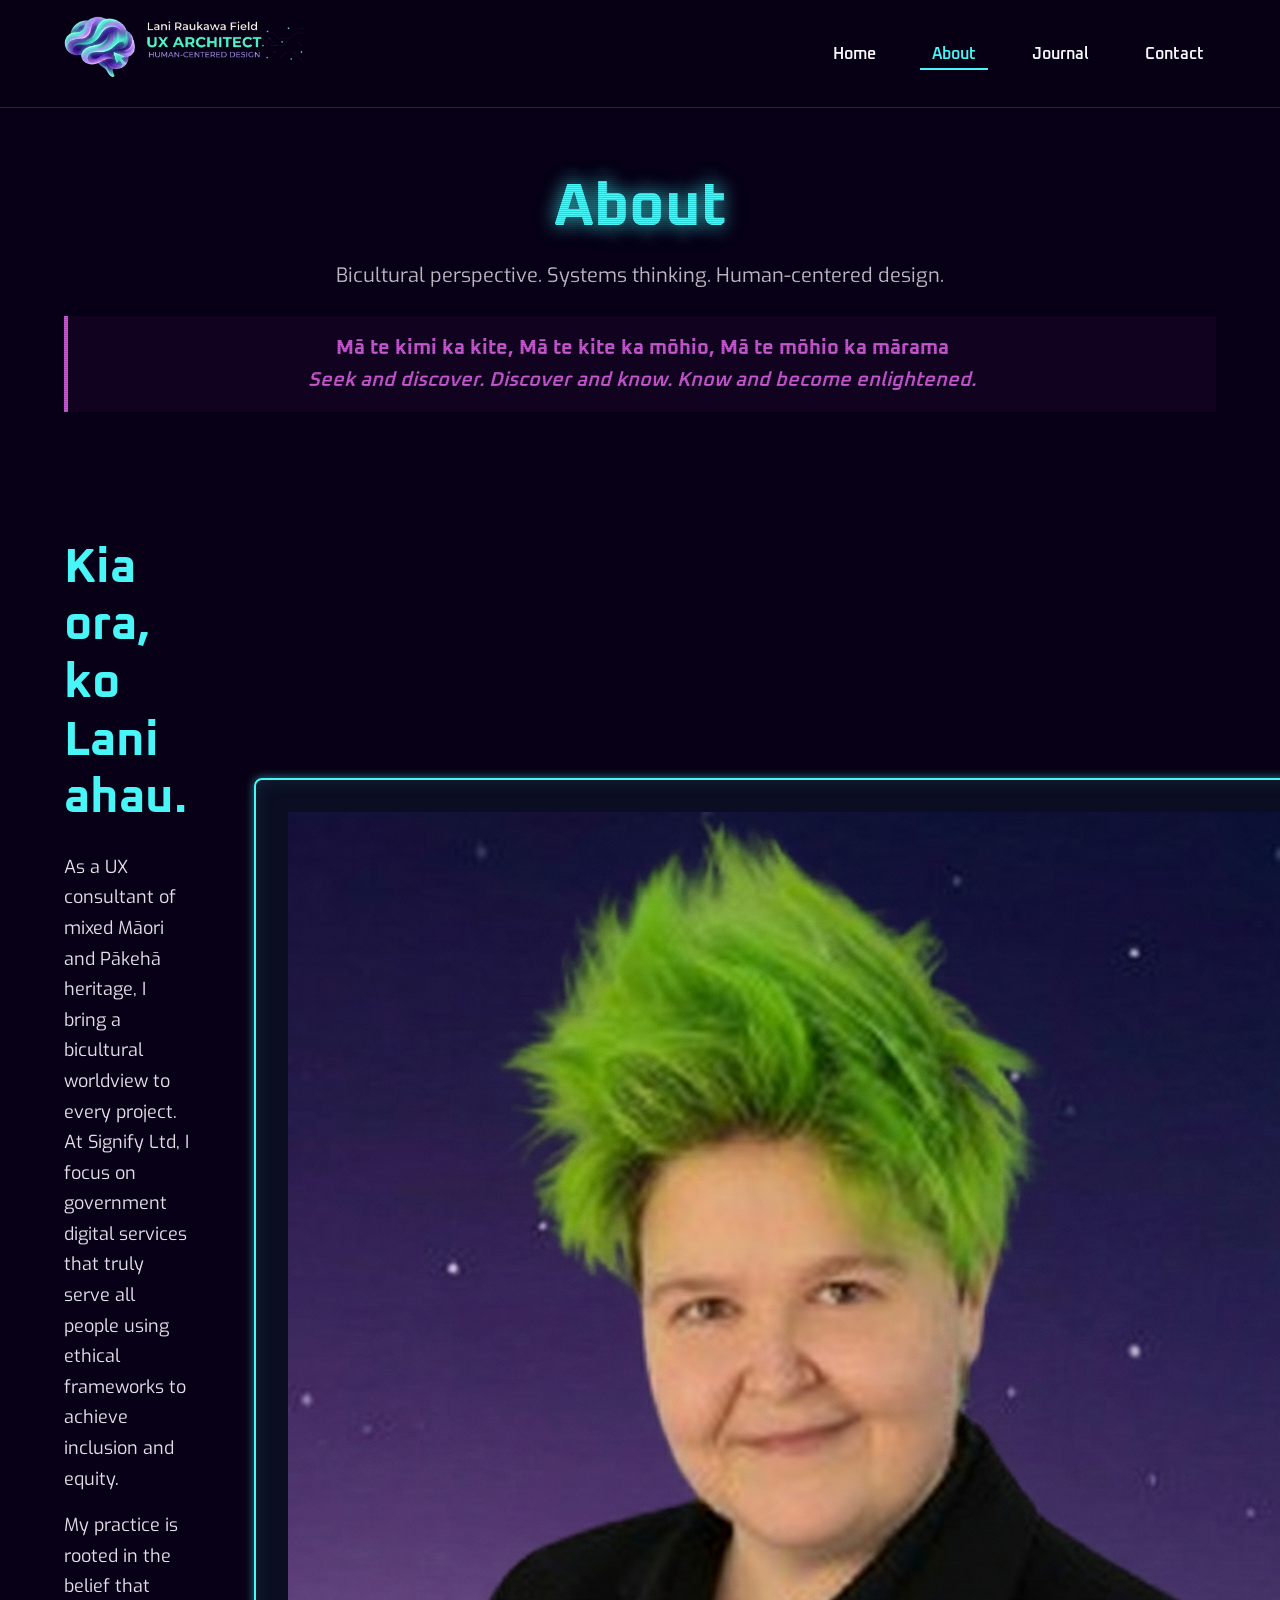
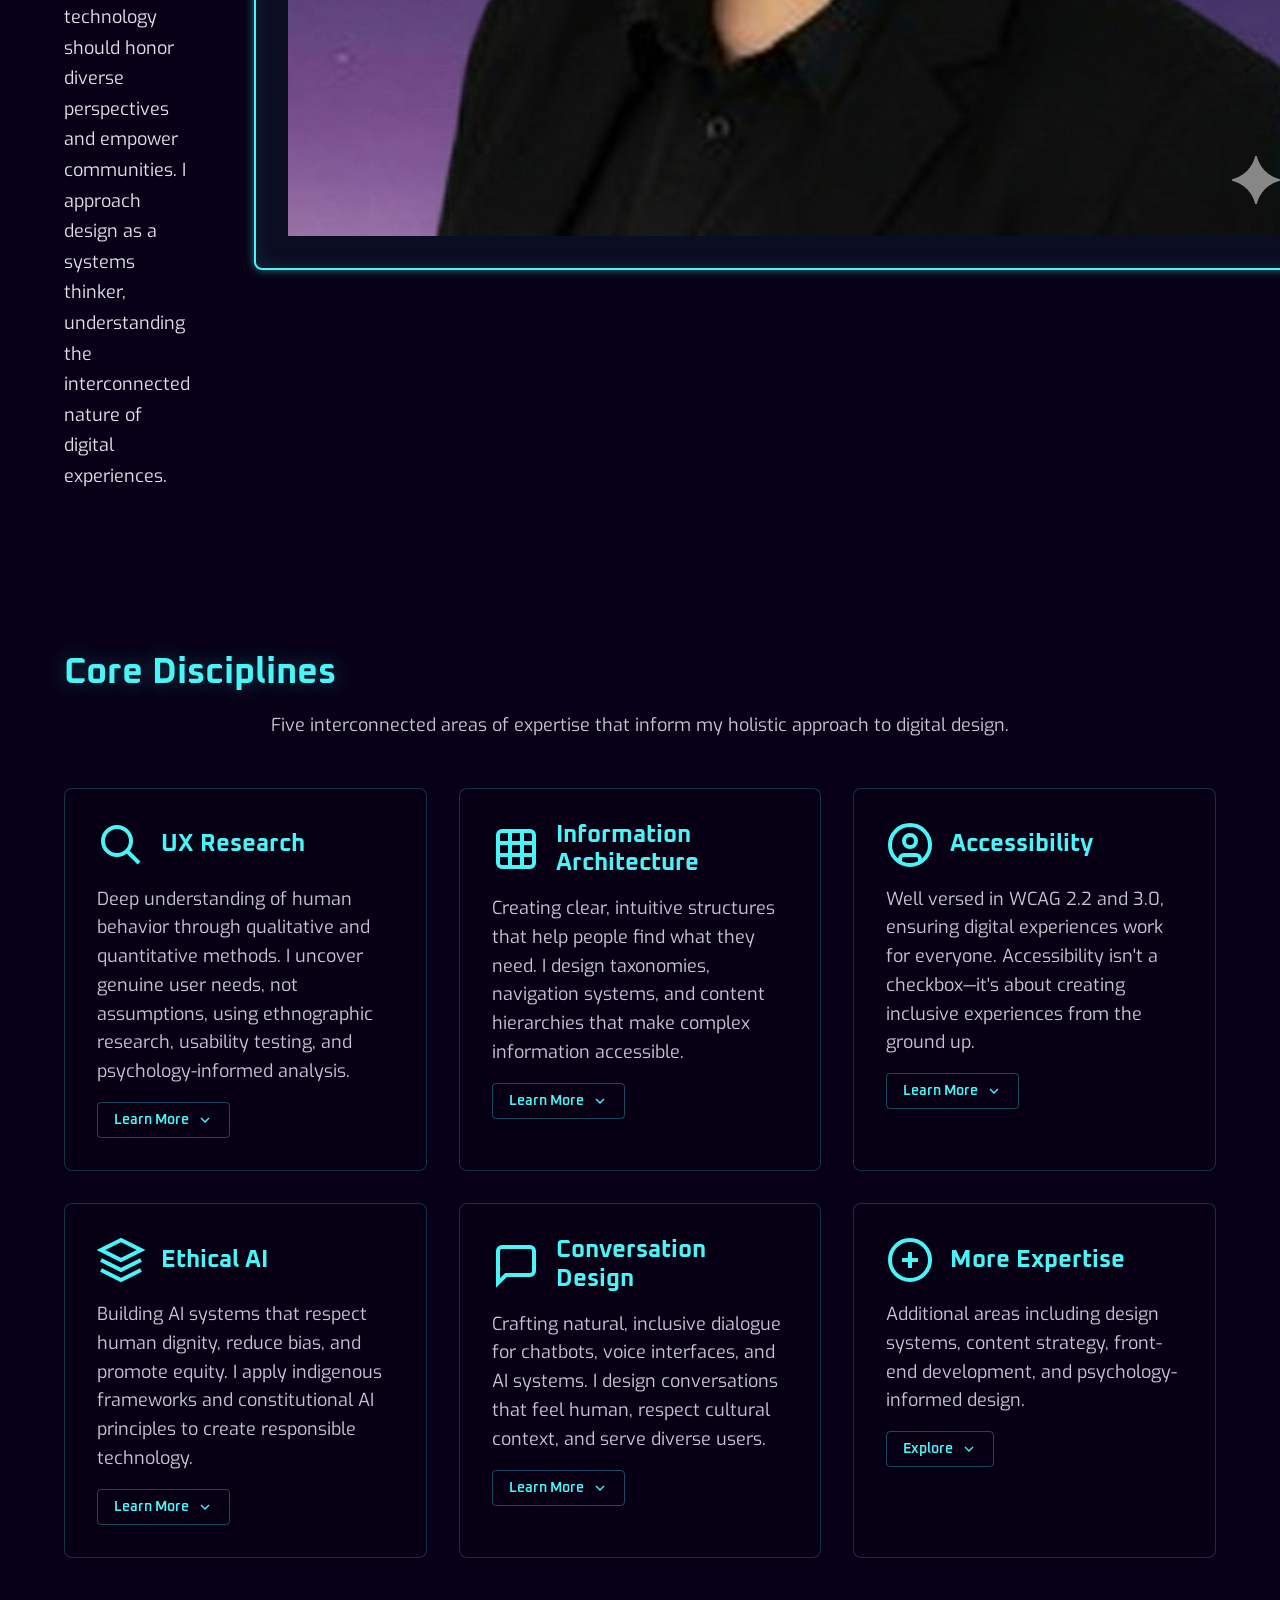
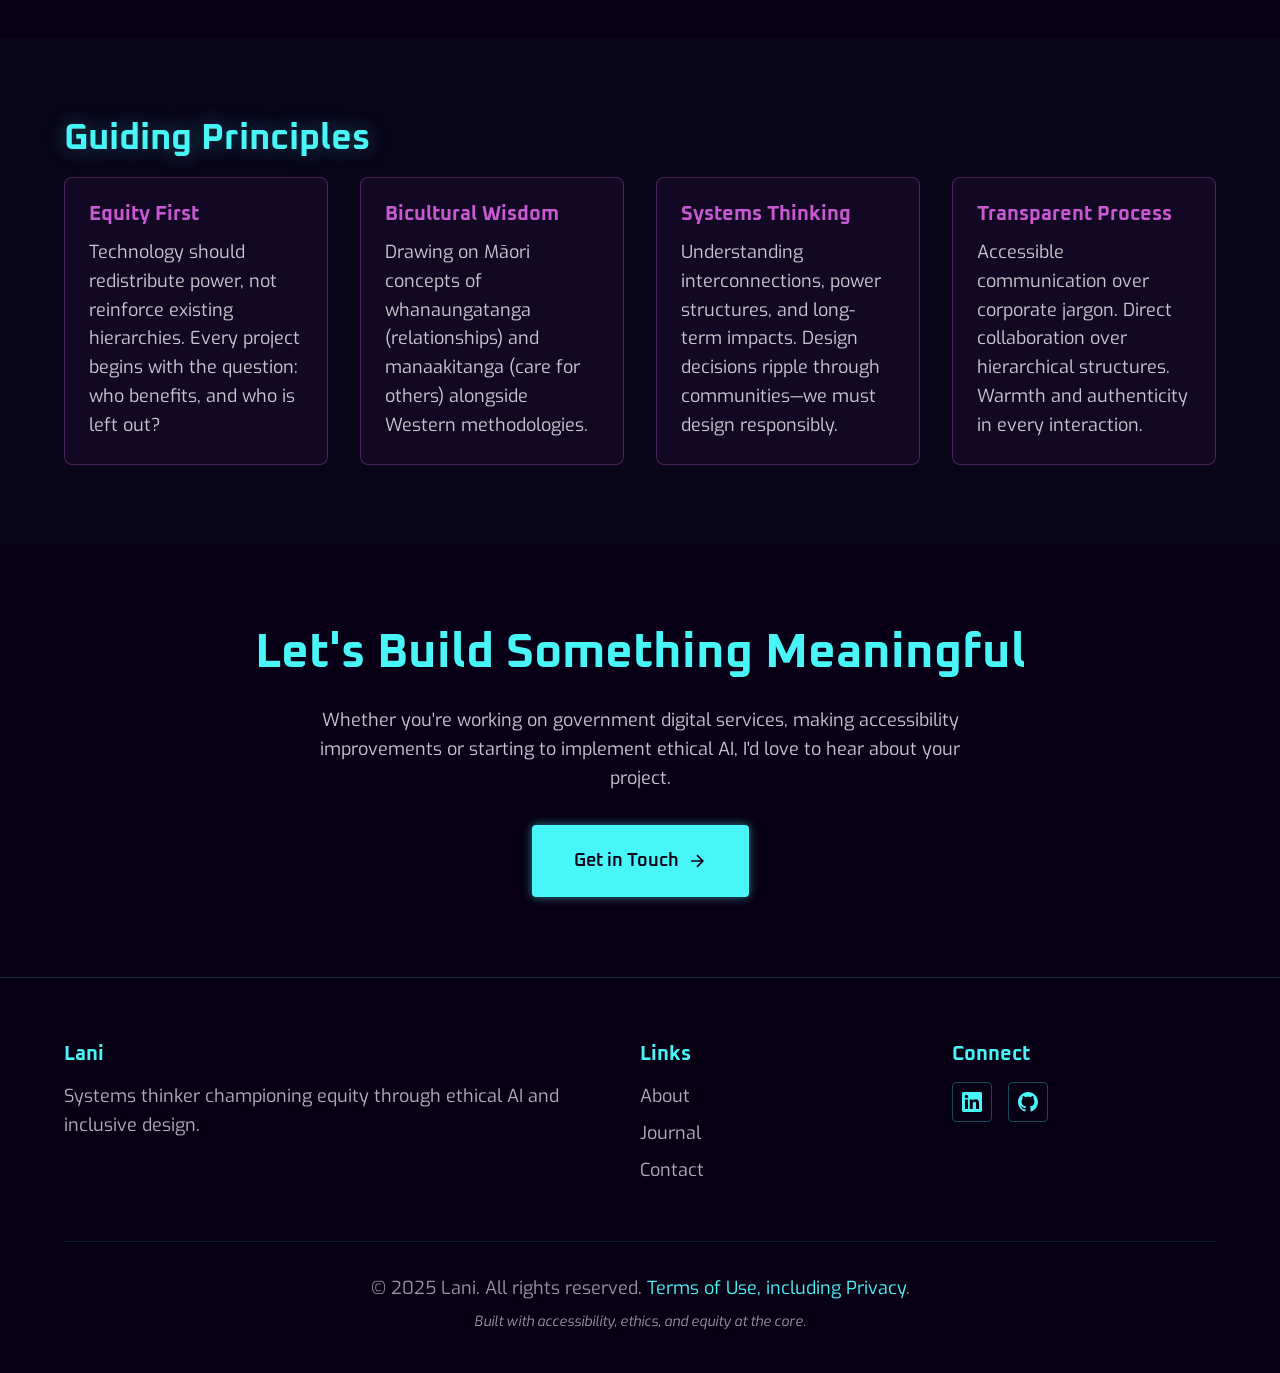
==== about.html @ dc43cc69 "Modify alt text" ====
<!DOCTYPE html>
<html lang="en">
<head>
    <meta charset="UTF-8">
    <meta name="viewport" content="width=device-width, initial-scale=1.0">
    <meta name="description" content="Learn about Lani's experience and expertise in UX Research, Information Architecture, Conversation Design, Ethical AI, and Accessibility.">
    
    <title>About - Lani</title>
    
    <!-- Fonts -->
    <link rel="preconnect" href="https://fonts.googleapis.com">
    <link rel="preconnect" href="https://fonts.gstatic.com" crossorigin>
    <link href="https://fonts.googleapis.com/css2?family=Oxanium:wght@400;500;600;700&family=Exo:wght@300;400;500;600;700&display=swap" rel="stylesheet">

    <link rel="stylesheet" href="css/styles.css">

    <!-- Google tag script -->
    <script async src="https://www.googletagmanager.com/gtag/js?id=G-GMG51T4XDC"></script>
    <script>
    window.dataLayer = window.dataLayer || [];
    function gtag(){dataLayer.push(arguments);}
    gtag('js', new Date());
    gtag('config', 'G-GMG51T4XDC');
    </script>

    <!-- Clarity script -->
    <script async type="text/javascript">
    (function(c,l,a,r,i,t,y){
        c[a]=c[a]||function(){(c[a].q=c[a].q||[]).push(arguments)};
        t=l.createElement(r);t.async=1;t.src="https://www.clarity.ms/tag/"+i;
        y=l.getElementsByTagName(r)[0];y.parentNode.insertBefore(t,y);
    })(window, document, "clarity", "script", "vb10n4ezgq");
    </script>

</head>
<body>
    <a href="#main-content" class="skip-link">Skip to main content</a>
    
    <!-- Navigation -->
    <nav class="main-nav" role="navigation" aria-label="Main navigation">
        <div class="nav-container">
            <a href="index.html" class="logo" aria-label="Lani - Home">
                <img src="/assets/logo-header.png" alt="Lani Raukawa Field - UX Architect - Human-centered design" width="240px" />
            </a>
            
            <button class="hamburger" aria-label="Toggle navigation menu" aria-expanded="false">
                <span class="hamburger-line"></span>
                <span class="hamburger-line"></span>
                <span class="hamburger-line"></span>
            </button>
            
            <ul class="nav-menu">
                <li><a href="index.html">Home</a></li>
                <li><a href="about.html" class="active" aria-current="page">About</a></li>
                <li><a href="journal.html">Journal</a></li>
                <li><a href="contact.html">Contact</a></li>
            </ul>
        </div>
    </nav>

    <main id="main-content">
        <!-- Page Header -->
        <section class="page-header">
            <div class="scanlines" aria-hidden="true"></div>
            <div class="container">
                <h1 class="page-title glitch" data-text="About">
                    <span class="glitch-text">About</span>
                </h1>
                <p class="page-subtitle">Bicultural perspective. Systems thinking. Human-centered design.</p>
                <P class="highlight">
                    <strong>Mā te kimi ka kite, Mā te kite ka mōhio, Mā te mōhio ka mārama</strong><br>
                    <em>Seek and discover. Discover and know. Know and become enlightened.</em>
                </P>
            </div>
        </section>

        <!-- Introduction -->
        <section class="about-intro">
            <div class="container">
                <div class="intro-content">
                    <div class="intro-text">
                        <h2>Kia ora, ko Lani ahau.</h2>
                        <p>
                            As a UX consultant of mixed Māori and Pākehā heritage, I bring a bicultural worldview 
                            to every project. At Signify Ltd, I focus on government digital services that truly serve 
                            all people using ethical frameworks to achieve inclusion and equity.
                        </p>
                        <p>
                            My practice is rooted in the belief that technology should honor diverse perspectives and 
                            empower communities. I approach design as a systems thinker, understanding the 
                            interconnected nature of digital experiences.
                        </p>
                    </div>
                    
                    <div class="intro-visual" aria-hidden="true">
                        <div class="hologram-frame">
                            <div class="profile-frame">
                                <img src="/assets/Lani-Profile.png" alt="Lani headshot with purple background. Green hair is spiked. Wearing black shirt and jacket." />
                            </div>
                        </div>
                    </div>
                </div>
            </div>
        </section>

        <!-- Core Skills Grid -->
        <section class="skills-section" aria-labelledby="skills-heading">
            <div class="container">
                <h2 id="skills-heading" class="section-title">Core Disciplines</h2>
                <p class="section-intro">
                    Five interconnected areas of expertise that inform my holistic approach to digital design.
                </p>
                
                <div class="skills-grid">
                    <!-- Skill 1: UX Research -->
                    <article class="skill-card" id="skill-ux-research">
                        <div class="skill-header">
                            <div class="skill-icon" aria-hidden="true">
                                <svg viewBox="0 0 24 24" fill="none" stroke="currentColor" stroke-width="2">
                                    <path d="M21 21l-6-6m2-5a7 7 0 11-14 0 7 7 0 0114 0z"/>
                                </svg>
                            </div>
                            <h3 class="skill-title">UX Research</h3>
                        </div>
                        
                        <p class="skill-description">
                            Deep understanding of human behavior through qualitative and quantitative methods. 
                            I uncover genuine user needs, not assumptions, using ethnographic research, 
                            usability testing, and psychology-informed analysis.
                        </p>
                        
                        <button class="skill-toggle" aria-expanded="false" aria-controls="ux-research-details">
                            <span>Learn More</span>
                            <svg class="toggle-icon" viewBox="0 0 24 24" fill="none" stroke="currentColor" stroke-width="2">
                                <polyline points="6 9 12 15 18 9"/>
                            </svg>
                        </button>
                        
                        <div class="skill-details" id="ux-research-details" hidden>
                            <h4>Key Capabilities</h4>
                            <ul>
                                <li>User interviews and contextual inquiry</li>
                                <li>Usability testing and heuristic evaluation</li>
                                <li>Survey design and statistical analysis</li>
                                <li>Journey mapping and persona development</li>
                                <li>Behavioral psychology and cognitive science application</li>
                            </ul>
                            
                            <h4>Approach</h4>
                            <p>
                                I prioritize user advocacy at every stage, ensuring voices from marginalized 
                                communities are heard and centered. Research isn't just data collection—it's 
                                about understanding the full human experience.
                            </p>
                        </div>
                    </article>

                    <!-- Skill 2: Information Architecture -->
                    <article class="skill-card" id="skill-ia">
                        <div class="skill-header">
                            <div class="skill-icon" aria-hidden="true">
                                <svg viewBox="0 0 24 24" fill="none" stroke="currentColor" stroke-width="2">
                                    <rect x="3" y="3" width="18" height="18" rx="2" ry="2"/>
                                    <line x1="9" y1="3" x2="9" y2="21"/>
                                    <line x1="15" y1="3" x2="15" y2="21"/>
                                    <line x1="3" y1="9" x2="21" y2="9"/>
                                    <line x1="3" y1="15" x2="21" y2="15"/>
                                </svg>
                            </div>
                            <h3 class="skill-title">Information Architecture</h3>
                        </div>
                        
                        <p class="skill-description">
                            Creating clear, intuitive structures that help people find what they need. 
                            I design taxonomies, navigation systems, and content hierarchies that make 
                            complex information accessible.
                        </p>
                        
                        <button class="skill-toggle" aria-expanded="false" aria-controls="ia-details">
                            <span>Learn More</span>
                            <svg class="toggle-icon" viewBox="0 0 24 24" fill="none" stroke="currentColor" stroke-width="2">
                                <polyline points="6 9 12 15 18 9"/>
                            </svg>
                        </button>
                        
                        <div class="skill-details" id="ia-details" hidden>
                            <h4>Key Capabilities</h4>
                            <ul>
                                <li>Content audits and inventory management</li>
                                <li>Taxonomy and metadata design</li>
                                <li>Card sorting and tree testing</li>
                                <li>Navigation design and wayfinding</li>
                                <li>Search strategy and findability optimization</li>
                            </ul>
                            
                            <h4>Approach</h4>
                            <p>
                                Good IA is invisible—it just works. I focus on mental models and user expectations, 
                                creating structures that feel natural and reduce cognitive load, especially in 
                                government services where clarity is critical.
                            </p>
                        </div>
                    </article>

                    <!-- Skill 3: Accessibility -->
                    <article class="skill-card" id="skill-accessibility">
                        <div class="skill-header">
                            <div class="skill-icon" aria-hidden="true">
                                <svg viewBox="0 0 24 24" fill="none" stroke="currentColor" stroke-width="2">
                                    <circle cx="12" cy="12" r="10"/>
                                    <circle cx="12" cy="10" r="3"/>
                                    <path d="M7 20.662V19a2 2 0 0 1 2-2h6a2 2 0 0 1 2 2v1.662"/>
                                </svg>
                            </div>
                            <h3 class="skill-title">Accessibility</h3>
                        </div>
                        
                        <p class="skill-description">
                            Well versed in WCAG 2.2 and 3.0, ensuring digital experiences work for everyone. 
                            Accessibility isn't a checkbox—it's about creating inclusive experiences from the ground up.
                        </p>
                        
                        <button class="skill-toggle" aria-expanded="false" aria-controls="accessibility-details">
                            <span>Learn More</span>
                            <svg class="toggle-icon" viewBox="0 0 24 24" fill="none" stroke="currentColor" stroke-width="2">
                                <polyline points="6 9 12 15 18 9"/>
                            </svg>
                        </button>
                        
                        <div class="skill-details" id="accessibility-details" hidden>
                            <h4>Key Capabilities</h4>
                            <ul>
                                <li>WCAG 2.2 AA and AAA compliance testing</li>
                                <li>WCAG 3.0 preparation and implementation</li>
                                <li>Screen reader optimization (NVDA, JAWS, VoiceOver)</li>
                                <li>Keyboard navigation and focus management</li>
                                <li>ARIA implementation and semantic HTML</li>
                                <li>Color contrast and visual design accessibility</li>
                            </ul>
                            
                            <h4>Approach</h4>
                            <p>
                                Accessibility is a human right, not a feature. I advocate for inclusive design 
                                practices that consider cognitive, motor, visual, and auditory disabilities. 
                                Every design decision considers the full spectrum of human ability.
                            </p>
                        </div>
                    </article>

                    <!-- Skill 4: Ethical AI  -->
                    <article class="skill-card" id="skill-ethical-ai">
                        <div class="skill-header">
                            <div class="skill-icon" aria-hidden="true">
                                <svg viewBox="0 0 24 24" fill="none" stroke="currentColor" stroke-width="2">
                                    <path d="M12 2L2 7l10 5 10-5-10-5z"/>
                                    <path d="M2 17l10 5 10-5M2 12l10 5 10-5"/>
                                </svg>
                            </div>
                            <h3 class="skill-title">Ethical AI</h3>
                        </div>
                        
                        <p class="skill-description">
                            Building AI systems that respect human dignity, reduce bias, and promote equity. 
                            I apply indigenous frameworks and constitutional AI principles to create responsible technology.
                        </p>
                        
                        <button class="skill-toggle" aria-expanded="false" aria-controls="ethical-ai-details">
                            <span>Learn More</span>
                            <svg class="toggle-icon" viewBox="0 0 24 24" fill="none" stroke="currentColor" stroke-width="2">
                                <polyline points="6 9 12 15 18 9"/>
                            </svg>
                        </button>
                        
                        <div class="skill-details" id="ethical-ai-details" hidden>
                            <h4>Key Capabilities</h4>
                            <ul>
                                <li>AI bias detection and mitigation</li>
                                <li>Fairness testing and algorithmic auditing</li>
                                <li>Privacy-preserving design principles</li>
                                <li>Transparency and explainability frameworks</li>
                                <li>Governance structures for AI implementation</li>
                            </ul>
                            
                            <h4>Approach</h4>
                            <p>
                                I believe indigenous perspectives—particularly concepts like whakapapa (interconnectedness) 
                                and kaitiakitanga (guardianship)—offer powerful alternatives to Western hierarchical 
                                models of AI. My work centers community benefit and long-term impact.
                            </p>
                        </div>
                    </article>
                
                    <!-- Skill 5: Conversation Design -->
                    <article class="skill-card" id="skill-conversation">
                        <div class="skill-header">
                            <div class="skill-icon" aria-hidden="true">
                                <svg viewBox="0 0 24 24" fill="none" stroke="currentColor" stroke-width="2">
                                    <path d="M21 15a2 2 0 0 1-2 2H7l-4 4V5a2 2 0 0 1 2-2h14a2 2 0 0 1 2 2z"/>
                                </svg>
                            </div>
                            <h3 class="skill-title">Conversation Design</h3>
                        </div>
                        
                        <p class="skill-description">
                            Crafting natural, inclusive dialogue for chatbots, voice interfaces, and AI systems. 
                            I design conversations that feel human, respect cultural context, and serve diverse users.
                        </p>
                        
                        <button class="skill-toggle" aria-expanded="false" aria-controls="conversation-details">
                            <span>Learn More</span>
                            <svg class="toggle-icon" viewBox="0 0 24 24" fill="none" stroke="currentColor" stroke-width="2">
                                <polyline points="6 9 12 15 18 9"/>
                            </svg>
                        </button>
                        
                        <div class="skill-details" id="conversation-details" hidden>
                            <h4>Key Capabilities</h4>
                            <ul>
                                <li>Conversational flow design and mapping</li>
                                <li>Intent modeling and entity recognition</li>
                                <li>Persona development for AI agents</li>
                                <li>Error handling and recovery strategies</li>
                                <li>Multilingual and culturally adaptive design</li>
                            </ul>
                            
                            <h4>Approach</h4>
                            <p>
                                Effective conversation design requires deep empathy and cultural awareness. 
                                I design for flexibility and context, ensuring AI interactions feel respectful 
                                and appropriate across diverse user groups.
                            </p>
                        </div>
                    </article>

                    <!-- Expandable area for additional skills -->
                    <article class="skill-card skill-card-add">
                        <div class="skill-header">
                            <div class="skill-icon" aria-hidden="true">
                                <svg viewBox="0 0 24 24" fill="none" stroke="currentColor" stroke-width="2">
                                    <circle cx="12" cy="12" r="10"/>
                                    <line x1="12" y1="8" x2="12" y2="16"/>
                                    <line x1="8" y1="12" x2="16" y2="12"/>
                                </svg>
                            </div>
                            <h3 class="skill-title">More Expertise</h3>
                        </div>
                        
                        <p class="skill-description">
                            Additional areas including design systems, content strategy, front-end development, 
                            and psychology-informed design.
                        </p>
                        
                        <button class="skill-toggle" aria-expanded="false" aria-controls="more-skills-details">
                            <span>Explore</span>
                            <svg class="toggle-icon" viewBox="0 0 24 24" fill="none" stroke="currentColor" stroke-width="2">
                                <polyline points="6 9 12 15 18 9"/>
                            </svg>
                        </button>
                        
                        <div class="skill-details" id="more-skills-details" hidden>
                            <div class="additional-skills">
                                <div class="additional-skill">
                                    <h4>Inclusive Design Systems</h4>
                                    <p>Creating scalable, maintainable component libraries and pattern libraries</p>
                                </div>
                                <div class="additional-skill">
                                    <h4>Content Strategy</h4>
                                    <p>Planning and governance for effective, user-centered content</p>
                                </div>
                                <div class="additional-skill">
                                    <h4>Front-end Development</h4>
                                    <p>HTML, CSS, JavaScript for prototyping and implementation</p>
                                </div>
                                <div class="additional-skill">
                                    <h4>Psychology & Cognitive Science</h4>
                                    <p>Applying behavioral principles to interface design</p>
                                </div>
                            </div>
                        </div>
                    </article>
                </div>
            </div>
        </section>

        <!-- Values Section -->
        <section class="values-section">
            <div class="container">
                <h2 class="section-title">Guiding Principles</h2>
                
                <div class="values-grid">
                    <div class="value-card">
                        <h3>Equity First</h3>
                        <p>
                            Technology should redistribute power, not reinforce existing hierarchies. 
                            Every project begins with the question: who benefits, and who is left out?
                        </p>
                    </div>
                    
                    <div class="value-card">
                        <h3>Bicultural Wisdom</h3>
                        <p>
                            Drawing on Māori concepts of whanaungatanga (relationships) and manaakitanga 
                            (care for others) alongside Western methodologies.
                        </p>
                    </div>
                    
                    <div class="value-card">
                        <h3>Systems Thinking</h3>
                        <p>
                            Understanding interconnections, power structures, and long-term impacts. 
                            Design decisions ripple through communities—we must design responsibly.
                        </p>
                    </div>
                    
                    <div class="value-card">
                        <h3>Transparent Process</h3>
                        <p>
                            Accessible communication over corporate jargon. Direct collaboration over 
                            hierarchical structures. Warmth and authenticity in every interaction.
                        </p>
                    </div>
                </div>
            </div>
        </section>

        <!-- CTA Section -->
        <section class="cta-section">
            <div class="container">
                <h2>Let's Build Something Meaningful</h2>
                <p>
                    Whether you're working on government digital services, making accessibility improvements
                    or starting to implement ethical AI, I'd love to hear about your project.
                </p>
                <a href="contact.html" class="btn btn-primary btn-large">
                    <span>Get in Touch</span>
                    <svg class="btn-icon" viewBox="0 0 24 24" fill="none" stroke="currentColor" stroke-width="2">
                        <path d="M5 12h14M12 5l7 7-7 7"/>
                    </svg>
                </a>
            </div>
        </section>
    </main>

    <!-- Footer -->
    <footer class="site-footer" role="contentinfo">
        <div class="container">
            <div class="footer-content">
                <div class="footer-section">
                    <h3 class="footer-title">Lani</h3>
                    <p>Systems thinker championing equity through ethical AI and inclusive design.</p>
                </div>
                
                <div class="footer-section">
                    <h3 class="footer-title">Links</h3>
                    <ul class="footer-links">
                        <li><a href="about.html">About</a></li>
                        <li><a href="journal.html">Journal</a></li>
                        <li><a href="contact.html">Contact</a></li>
                    </ul>
                </div>
                
                <div class="footer-section">
                    <h3 class="footer-title">Connect</h3>
                    <ul class="social-links">
                        <li>
                            <a href="https://linkedin.com/in/lanifield" aria-label="LinkedIn" target="_blank" rel="noopener noreferrer">
                                <svg class="icon" viewBox="0 0 24 24" fill="currentColor">
                                    <path d="M20.447 20.452h-3.554v-5.569c0-1.328-.027-3.037-1.852-3.037-1.853 0-2.136 1.445-2.136 2.939v5.667H9.351V9h3.414v1.561h.046c.477-.9 1.637-1.85 3.37-1.85 3.601 0 4.267 2.37 4.267 5.455v6.286zM5.337 7.433c-1.144 0-2.063-.926-2.063-2.065 0-1.138.92-2.063 2.063-2.063 1.14 0 2.064.925 2.064 2.063 0 1.139-.925 2.065-2.064 2.065zm1.782 13.019H3.555V9h3.564v11.452zM22.225 0H1.771C.792 0 0 .774 0 1.729v20.542C0 23.227.792 24 1.771 24h20.451C23.2 24 24 23.227 24 22.271V1.729C24 .774 23.2 0 22.222 0h.003z"/>
                                </svg>
                            </a>
                        </li>
                        <li>
                            <a href="https://github.com/lanifield" aria-label="GitHub" target="_blank" rel="noopener noreferrer">
                                <svg class="icon" viewBox="0 0 24 24" fill="currentColor">
                                    <path d="M12 0c-6.626 0-12 5.373-12 12 0 5.302 3.438 9.8 8.207 11.387.599.111.793-.261.793-.577v-2.234c-3.338.726-4.033-1.416-4.033-1.416-.546-1.387-1.333-1.756-1.333-1.756-1.089-.745.083-.729.083-.729 1.205.084 1.839 1.237 1.839 1.237 1.07 1.834 2.807 1.304 3.492.997.107-.775.418-1.305.762-1.604-2.665-.305-5.467-1.334-5.467-5.931 0-1.311.469-2.381 1.236-3.221-.124-.303-.535-1.524.117-3.176 0 0 1.008-.322 3.301 1.23.957-.266 1.983-.399 3.003-.404 1.02.005 2.047.138 3.006.404 2.291-1.552 3.297-1.23 3.297-1.23.653 1.653.242 2.874.118 3.176.77.84 1.235 1.911 1.235 3.221 0 4.609-2.807 5.624-5.479 5.921.43.372.823 1.102.823 2.222v3.293c0 .319.192.694.801.576 4.765-1.589 8.199-6.086 8.199-11.386 0-6.627-5.373-12-12-12z"/>
                                </svg>
                            </a>
                        </li>
                    </ul>
                </div>
            </div>
            
            <div class="footer-bottom">
                <p>&copy; 2025 Lani. All rights reserved. <a href="terms.html">Terms of Use, including Privacy</a>.</p>
                <p class="footer-note">Built with accessibility, ethics, and equity at the core.</p>
            </div>
        </div>
    </footer>

    <script src="js/main.js"></script>
</body>
</html>
---- css/styles.css ----
/* ===================================
   CYBERPUNK PORTFOLIO - MAIN STYLES
   ===================================
   
   Color Palette:
   - Shadow Void: #080016
   - Electric Cyan: #48f6f8
   - Digital Lavender: #c859d2
   - Neon Green: #4EFD54
   - Smokey White: #f8f8ff
   
   Typography:
   - Display: Oxanium
   - Body: Exo
   
   Standards: WCAG 2.2 AA, HTML5, CSS3
   =================================== */

/* ===================================
   CSS CUSTOM PROPERTIES
   =================================== */
:root {
    /* Colors */
    --color-void: #080016;
    --color-cyan: #48f6f8;
    --color-lavender: #c859d2;
    --color-green: #4EFD54;
    --color-white: #f8f8ff;
    
    /* Semantic Colors */
    --color-bg: var(--color-void);
    --color-text: var(--color-white);
    --color-primary: var(--color-cyan);
    --color-secondary: var(--color-lavender);
    --color-accent: var(--color-green);
    
    /* Typography */
    --font-display: 'Oxanium', sans-serif;
    --font-body: 'Exo', sans-serif;
    
    /* Font Sizes */
    --text-xs: 0.75rem;
    --text-sm: 0.875rem;
    --text-base: 1rem;
    --text-lg: 1.125rem;
    --text-xl: 1.25rem;
    --text-2xl: 1.5rem;
    --text-3xl: 1.875rem;
    --text-4xl: 2.25rem;
    --text-5xl: 3rem;
    --text-6xl: 3.75rem;
    
    /* Spacing */
    --space-1: 0.25rem;
    --space-2: 0.5rem;
    --space-3: 0.75rem;
    --space-4: 1rem;
    --space-5: 1.25rem;
    --space-6: 1.5rem;
    --space-8: 2rem;
    --space-10: 2.5rem;
    --space-12: 3rem;
    --space-16: 4rem;
    --space-20: 5rem;
    --space-24: 6rem;
    
    /* Layout */
    --container-max: 1200px;
    --container-padding: var(--space-6);
    
    /* Border Radius */
    --radius-sm: 0.125rem;
    --radius-md: 0.25rem;
    --radius-lg: 0.5rem;
    
    /* Transitions */
    --transition-fast: 150ms ease;
    --transition-base: 250ms ease;
    --transition-slow: 350ms ease;
    
    /* Shadows */
    --shadow-cyan: 0 0 10px rgba(72, 246, 248, 0.5);
    --shadow-lavender: 0 0 10px rgba(200, 89, 210, 0.5);
    --shadow-green: 0 0 10px rgba(78, 253, 84, 0.5);
    
    /* Z-index */
    --z-dropdown: 1000;
    --z-sticky: 1020;
    --z-fixed: 1030;
    --z-modal-backdrop: 1040;
    --z-modal: 1050;
    --z-popover: 1060;
    --z-tooltip: 1070;
}

/* Hidden fix */
[hidden] {
    display: none !important;
}

/* ===================================
   RESET & BASE STYLES
   =================================== */
*, *::before, *::after {
    box-sizing: border-box;
    margin: 0;
    padding: 0;
}

html {
    font-size: 16px;
    -webkit-font-smoothing: antialiased;
    -moz-osx-font-smoothing: grayscale;
    scroll-behavior: smooth;
}

@media (prefers-reduced-motion: reduce) {
    html {
        scroll-behavior: auto;
    }
    
    *,
    *::before,
    *::after {
        animation-duration: 0.01ms !important;
        animation-iteration-count: 1 !important;
        transition-duration: 0.01ms !important;
    }
}

body {
    font-family: var(--font-body);
    font-size: var(--text-lg);
    font-weight: 400;
    line-height: 1.6;
    color: var(--color-text);
    background-color: var(--color-bg);
    overflow-x: hidden;
}

/* ===================================
   TYPOGRAPHY
   =================================== */
h1, h2, h3, h4, h5, h6 {
    font-family: var(--font-display);
    font-weight: 700;
    line-height: 1.2;
    margin-bottom: var(--space-4);
}

h1 {
    font-size: clamp(var(--text-4xl), 5vw, var(--text-6xl));
}

h2 {
    font-size: clamp(var(--text-3xl), 4vw, var(--text-5xl));
}

h3 {
    font-size: clamp(var(--text-2xl), 3vw, var(--text-4xl));
}

h4 {
    font-size: clamp(var(--text-xl), 2.5vw, var(--text-3xl));
}

h5 {
    font-size: var(--text-xl);
}

h6 {
    font-size: var(--text-lg);
}

p {
    margin-bottom: var(--space-4);
}

a {
    color: var(--color-primary);
    text-decoration: none;
    transition: color var(--transition-base);
}

a:hover,
a:focus {
    color: var(--color-secondary);
}

strong {
    font-weight: 700;
}

em {
    font-style: italic;
}

/* ===================================
   ACCESSIBILITY
   =================================== */
.sr-only {
    position: absolute;
    width: 1px;
    height: 1px;
    padding: 0;
    margin: -1px;
    overflow: hidden;
    clip: rect(0, 0, 0, 0);
    white-space: nowrap;
    border-width: 0;
}

.skip-link {
    position: absolute;
    top: var(--space-4);
    left: var(--space-4);
    padding: var(--space-3) var(--space-5);
    background: var(--color-cyan);
    color: var(--color-void);
    font-family: var(--font-display);
    font-weight: 700;
    border-radius: var(--radius-md);
    z-index: var(--z-tooltip);
    transform: translateY(-200%);
    transition: transform var(--transition-base);
}

.skip-link:focus {
    transform: translateY(0);
    outline: 3px solid var(--color-green);
    outline-offset: 2px;
}

/* Focus Styles */
:focus {
    outline: 2px solid var(--color-cyan);
    outline-offset: 2px;
}

:focus:not(:focus-visible) {
    outline: none;
}

:focus-visible {
    outline: 2px solid var(--color-cyan);
    outline-offset: 2px;
}

button:focus-visible,
a:focus-visible,
input:focus-visible,
select:focus-visible,
textarea:focus-visible {
    outline: 2px solid var(--color-cyan);
    outline-offset: 2px;
}

/* ===================================
   LAYOUT
   =================================== */
.container {
    max-width: var(--container-max);
    margin: 0 auto;
    padding: 0 var(--container-padding);
}

/* ===================================
   NAVIGATION
   =================================== */
.main-nav {
    position: sticky;
    top: 0;
    background: rgba(8, 0, 22, 0.95);
    backdrop-filter: blur(10px);
    border-bottom: 1px solid rgba(72, 246, 248, 0.2);
    z-index: var(--z-sticky);
}

.nav-container {
    max-width: var(--container-max);
    margin: 0 auto;
    padding: var(--space-4) var(--container-padding);
    display: flex;
    justify-content: space-between;
    align-items: center;
}

.logo {
    font-family: var(--font-display);
    font-size: var(--text-2xl);
    font-weight: 900;
    color: var(--color-cyan);
    position: relative;
}

.logo-text {
    position: relative;
    display: inline-block;
}

.logo-text::before {
    content: attr(data-text);
    position: absolute;
    top: 0;
    left: 0;
    width: 100%;
    height: 100%;
    color: var(--color-lavender);
    z-index: -1;
    animation: glitch-logo 3s infinite;
}

@keyframes glitch-logo {
    0%, 90%, 100% {
        transform: translate(0);
        opacity: 0;
    }
    91%, 93% {
        transform: translate(-2px, 1px);
        opacity: 0.8;
    }
    92%, 94% {
        transform: translate(2px, -1px);
        opacity: 0.8;
    }
}

.hamburger {
    display: none;
    flex-direction: column;
    gap: var(--space-2);
    background: none;
    border: none;
    cursor: pointer;
    padding: var(--space-2);
}

.hamburger-line {
    width: 25px;
    height: 2px;
    background: var(--color-cyan);
    transition: all var(--transition-base);
}

.hamburger[aria-expanded="true"] .hamburger-line:nth-child(1) {
    transform: rotate(45deg) translate(5px, 5px);
}

.hamburger[aria-expanded="true"] .hamburger-line:nth-child(2) {
    opacity: 0;
}

.hamburger[aria-expanded="true"] .hamburger-line:nth-child(3) {
    transform: rotate(-45deg) translate(7px, -7px);
}

.nav-menu {
    display: flex;
    gap: var(--space-8);
    list-style: none;
}

.nav-menu a {
    font-family: var(--font-display);
    font-weight: 600;
    font-size: var(--text-base);
    color: var(--color-white);
    padding: var(--space-2) var(--space-3);
    position: relative;
    transition: color var(--transition-base);
}

.nav-menu a::after {
    content: '';
    position: absolute;
    bottom: 0;
    left: 0;
    width: 0;
    height: 2px;
    background: var(--color-cyan);
    transition: width var(--transition-base);
}

.nav-menu a:hover::after,
.nav-menu a:focus::after {
    width: 100%;
}

.nav-menu a.active {
    color: var(--color-cyan);
}

.nav-menu a.active::after {
    width: 100%;
}

/* Mobile Navigation */
@media (max-width: 768px) {
    .hamburger {
        display: flex;
    }
    
    .nav-menu {
        position: absolute;
        top: 100%;
        left: 0;
        right: 0;
        flex-direction: column;
        gap: 0;
        background: rgba(8, 0, 22, 0.98);
        backdrop-filter: blur(10px);
        border-bottom: 1px solid rgba(72, 246, 248, 0.2);
        padding: var(--space-4);
        transform: translateY(-100%);
        opacity: 0;
        visibility: hidden;
        transition: all var(--transition-base);
    }
    
    .nav-menu.active {
        transform: translateY(0);
        opacity: 1;
        visibility: visible;
    }
    
    .nav-menu li {
        border-bottom: 1px solid rgba(72, 246, 248, 0.1);
    }
    
    .nav-menu li:last-child {
        border-bottom: none;
    }
    
    .nav-menu a {
        display: block;
        padding: var(--space-4);
    }
}

/* ===================================
   CYBERPUNK EFFECTS
   =================================== */
/* Scanlines */
.scanlines {
    position: absolute;
    top: 0;
    left: 0;
    width: 100%;
    height: 100%;
    background: repeating-linear-gradient(
        0deg,
        rgba(0, 0, 0, 0.15),
        rgba(0, 0, 0, 0.15) 1px,
        transparent 1px,
        transparent 2px
    );
    pointer-events: none;
    z-index: 1;
    animation: scanline-move 8s linear infinite;
}

@keyframes scanline-move {
    0% {
        transform: translateY(0);
    }
    100% {
        transform: translateY(100%);
    }
}

/* Grid Background */
.grid-bg {
    position: absolute;
    top: 0;
    left: 0;
    width: 100%;
    height: 100%;
    background-image: 
        linear-gradient(rgba(72, 246, 248, 0.03) 1px, transparent 1px),
        linear-gradient(90deg, rgba(72, 246, 248, 0.03) 1px, transparent 1px);
    background-size: 50px 50px;
    pointer-events: none;
    z-index: 0;
}

/* Glitch Effect */
.glitch {
    position: relative;
}

.glitch-text {
    position: relative;
    display: inline-block;
}

.glitch::before,
.glitch::after {
    content: attr(data-text);
    position: absolute;
    top: 0;
    left: 0;
    width: 100%;
    height: 100%;
    background: var(--color-bg);
}

.glitch::before {
    color: var(--color-cyan);
    z-index: -1;
    animation: glitch-1 2.5s infinite;
}

.glitch::after {
    color: var(--color-lavender);
    z-index: -2;
    animation: glitch-2 2.5s infinite;
}

@keyframes glitch-1 {
    0%, 90%, 100% {
        transform: translate(0);
        clip-path: inset(0 0 0 0);
    }
    91% {
        transform: translate(-2px, 2px);
        clip-path: inset(10% 0 70% 0);
    }
    92% {
        transform: translate(2px, -2px);
        clip-path: inset(60% 0 20% 0);
    }
    93% {
        transform: translate(-1px, 1px);
        clip-path: inset(30% 0 50% 0);
    }
}

@keyframes glitch-2 {
    0%, 90%, 100% {
        transform: translate(0);
        clip-path: inset(0 0 0 0);
    }
    91.5% {
        transform: translate(2px, -2px);
        clip-path: inset(20% 0 60% 0);
    }
    92.5% {
        transform: translate(-2px, 2px);
        clip-path: inset(70% 0 10% 0);
    }
    93.5% {
        transform: translate(1px, -1px);
        clip-path: inset(40% 0 40% 0);
    }
}

/* Hologram Frame */
.hologram-frame {
    position: relative;
    padding: var(--space-8);
    border: 2px solid var(--color-cyan);
    border-radius: var(--radius-lg);
    background: rgba(72, 246, 248, 0.05);
    box-shadow: 
        var(--shadow-cyan),
        inset 0 0 20px rgba(72, 246, 248, 0.1);
    animation: hologram-pulse 3s ease-in-out infinite;
}

@keyframes hologram-pulse {
    0%, 100% {
        box-shadow: 
            0 0 10px rgba(72, 246, 248, 0.5),
            inset 0 0 20px rgba(72, 246, 248, 0.1);
    }
    50% {
        box-shadow: 
            0 0 20px rgba(72, 246, 248, 0.8),
            inset 0 0 30px rgba(72, 246, 248, 0.2);
    }
}

/* ===================================
   BUTTONS
   =================================== */
.btn {
    display: inline-flex;
    align-items: center;
    gap: var(--space-2);
    padding: var(--space-3) var(--space-6);
    font-family: var(--font-display);
    font-size: var(--text-base);
    font-weight: 600;
    text-align: center;
    border: 2px solid transparent;
    border-radius: var(--radius-md);
    cursor: pointer;
    transition: all var(--transition-base);
    text-decoration: none;
}

.btn:focus {
    outline: 3px solid var(--color-cyan);
    outline-offset: 2px;
}

.btn-primary {
    background: var(--color-cyan);
    color: var(--color-void);
    border-color: var(--color-cyan);
    box-shadow: var(--shadow-cyan);
}

.btn-primary:hover,
.btn-primary:focus {
    background: var(--color-lavender);
    border-color: var(--color-lavender);
    box-shadow: var(--shadow-lavender);
    color: var(--color-void);
    transform: translateY(-2px);
}

.btn-secondary {
    background: transparent;
    color: var(--color-cyan);
    border-color: var(--color-cyan);
}

.btn-secondary:hover,
.btn-secondary:focus {
    background: rgba(72, 246, 248, 0.1);
    border-color: var(--color-lavender);
    color: var(--color-lavender);
    transform: translateY(-2px);
}

.btn-tertiary {
    background: transparent;
    color: var(--color-white);
    border-color: rgba(248, 248, 255, 0.3);
}

.btn-tertiary:hover,
.btn-tertiary:focus {
    background: rgba(248, 248, 255, 0.05);
    border-color: var(--color-white);
    transform: translateY(-2px);
}

.btn-large {
    padding: var(--space-5) var(--space-10);
    font-size: var(--text-lg);
}

.btn-icon {
    width: 20px;
    height: 20px;
}

/* ===================================
   PILLS / BADGES
   =================================== */
.pill {
    display: inline-block;
    padding: var(--space-1) var(--space-3);
    font-family: var(--font-display);
    font-size: var(--text-xs);
    font-weight: 600;
    text-transform: uppercase;
    letter-spacing: 0.05em;
    border-radius: 999px;
    border: 1px solid;
    transition: all var(--transition-base);
}

.pill-commentary {
    background: rgba(78, 253, 84, 0.1);
    border-color: var(--color-green);
    color: var(--color-green);
}

.pill-course {
    background: rgba(200, 89, 210, 0.1);
    border-color: var(--color-lavender);
    color: var(--color-lavender);
}

.pill-guide {
    background: rgba(200, 89, 210, 0.1);
    border-color: var(--color-lavender);
    color: var(--color-lavender);
}

.pill-idea {
    background: rgba(200, 89, 210, 0.1);
    border-color: var(--color-cyan);
    color: var(--color-cyan);
}

.pill-reflection {
    background: rgba(72, 246, 248, 0.1);
    border-color: var(--color-cyan);
    color: var(--color-cyan);
}

.pill-resource {
    background: rgba(78, 253, 84, 0.1);
    border-color: var(--color-green);
    color: var(--color-green);
}


.pill-accessibility,
.pill-ai,
.pill-design,
.pill-diversity,
.pill-government,
.pill-inclusion,
.pill-psychology,
.pill-research,
.pill-ux {
    background: rgba(248, 248, 255, 0.05);
    border-color: rgba(248, 248, 255, 0.3);
    color: var(--color-white);
}

.pill:hover,
.pill:focus {
    transform: translateY(-2px);
    box-shadow: 0 4px 8px rgba(0, 0, 0, 0.3);
}

/* ===================================
   HERO SECTION
   =================================== */
.hero {
    position: relative;
    min-height: 80vh;
    display: flex;
    align-items: center;
    padding: var(--space-20) 0;
    overflow: hidden;
}

.hero-content {
    position: relative;
    z-index: 2;
    display: grid;
    grid-template-columns: 1fr 1fr;
    gap: var(--space-16);
    align-items: center;
    max-width: var(--container-max);
    margin: 0 auto;
    padding: 0 var(--container-padding);
}

.hero-text h1 {
    margin-bottom: var(--space-4);
    text-shadow: 0 0 20px rgba(72, 246, 248, 0.5);
}

.hero-subtitle {
    font-size: clamp(var(--text-2xl), 3vw, var(--text-4xl));
    color: var(--color-green);
    margin-bottom: var(--space-6);
    text-shadow: 0 0 15px var(--shadow-green);
}

.hero-description {
    font-size: var(--text-xl);
    line-height: 1.7;
    margin-bottom: var(--space-8);
    color: rgba(248, 248, 255, 0.9);
}

.hero-stats {
    display: flex;
    gap: var(--space-8);
    margin-bottom: var(--space-10);
}

.stat-item {
    display: flex;
    align-items: center;
    gap: var(--space-3);
}

.stat-icon {
    width: 40px;
    height: 40px;
    color: var(--color-cyan);
}

.stat-text {
    display: flex;
    flex-direction: column;
}

.stat-number {
    font-family: var(--font-display);
    font-size: var(--text-2xl);
    font-weight: 900;
    color: var(--color-cyan);
    line-height: 1;
}

.stat-label {
    font-size: var(--text-sm);
    color: rgba(248, 248, 255, 0.7);
}

.hero-cta {
    display: flex;
    gap: var(--space-4);
    flex-wrap: wrap;
}

.hero-visual {
    display: flex;
    justify-content: center;
    align-items: center;
}

/* TODO: modify max width to calculate width of frame and subtract padding*2 so it doesn't push wider than a mobile screen */
.hologram-visual {
    width: 100%;
    max-width: 360px;
    animation: glitch-photo 3s infinite;
}

@keyframes glitch-photo {
    0%, 90%, 100% {
        transform: translate(0);
        opacity: 1;
    }
    91%, 93% {
        transform: translate(-2px, 1px);
        opacity: 0.8;
    }
    92%, 94% {
        transform: translate(2px, -1px);
        opacity: 0.8;
    }
}

/* ===================================
   CARDS
   =================================== */
.journal-preview {
    padding: var(--space-20) 0;
}

.section-header {
    display: flex;
    justify-content: space-between;
    align-items: center;
    margin-bottom: var(--space-12);
}

.section-title {
    font-size: var(--text-4xl);
    color: var(--color-cyan);
    text-shadow: 0 0 20px rgba(72, 246, 248, 0.3);
}

.view-all {
    display: flex;
    align-items: center;
    gap: var(--space-2);
    font-family: var(--font-display);
    font-weight: 600;
    color: var(--color-lavender);
    transition: all var(--transition-base);
}

.view-all:hover,
.view-all:focus {
    color: var(--color-cyan);
    transform: translateX(5px);
}

.view-all .icon {
    width: 20px;
    height: 20px;
}

.journal-grid {
    display: grid;
    grid-template-columns: repeat(auto-fill, minmax(320px, 1fr));
    gap: var(--space-8);
}

.journal-card {
    position: relative;
    background: rgba(8, 0, 22, 0.8);
    border: 1px solid rgba(72, 246, 248, 0.2);
    border-radius: var(--radius-lg);
    overflow: hidden;
    transition: all var(--transition-base);
    animation: card-fade-in 0.6s ease-out backwards;
}

@keyframes card-fade-in {
    from {
        opacity: 0;
        transform: translateY(30px);
    }
    to {
        opacity: 1;
        transform: translateY(0);
    }
}

.journal-card:nth-child(1) { animation-delay: 0.1s; }
.journal-card:nth-child(2) { animation-delay: 0.2s; }
.journal-card:nth-child(3) { animation-delay: 0.3s; }

.journal-card:hover {
    transform: translateY(-8px);
    border-color: var(--color-cyan);
    box-shadow: 
        0 10px 30px rgba(0, 0, 0, 0.5),
        var(--shadow-cyan);
}

.card-image {
    position: relative;
    height: 200px;
    overflow: hidden;
}

.card-image img {
    width: 100%;
    height: 100%;
    object-fit: cover;
    transition: transform var(--transition-slow);
}

.journal-card:hover .card-image img {
    transform: scale(1.1);
}

.card-overlay {
    position: absolute;
    top: 0;
    left: 0;
    width: 100%;
    height: 100%;
    background: linear-gradient(
        180deg,
        transparent 0%,
        rgba(8, 0, 22, 0.9) 100%
    );
}

.card-content {
    padding: var(--space-6);
}

.card-meta {
    display: flex;
    gap: var(--space-2);
    margin-bottom: var(--space-4);
    flex-wrap: wrap;
}

.card-title {
    font-size: var(--text-xl);
    margin-bottom: var(--space-3);
}

.card-title a {
    color: var(--color-white);
    transition: color var(--transition-base);
}

.card-title a:hover,
.card-title a:focus {
    color: var(--color-cyan);
}

.card-excerpt {
    font-size: var(--text-base);
    color: rgba(248, 248, 255, 0.8);
    margin-bottom: var(--space-4);
    line-height: 1.6;
}

.card-footer {
    display: flex;
    justify-content: space-between;
    align-items: center;
    font-size: var(--text-sm);
    color: rgba(248, 248, 255, 0.6);
    border-top: 1px solid rgba(72, 246, 248, 0.1);
    padding-top: var(--space-3);
}

.read-time {
    display: flex;
    align-items: center;
    gap: var(--space-1);
}

/* ===================================
   PHILOSOPHY SECTION
   =================================== */
.philosophy {
    padding: var(--space-20) 0;
    background: linear-gradient(
        135deg,
        rgba(72, 246, 248, 0.05) 0%,
        rgba(200, 89, 210, 0.05) 100%
    );
    position: relative;
}

.philosophy::before {
    content: '';
    position: absolute;
    top: 0;
    left: 0;
    width: 100%;
    height: 100%;
    background-image: 
        linear-gradient(rgba(72, 246, 248, 0.02) 1px, transparent 1px),
        linear-gradient(90deg, rgba(72, 246, 248, 0.02) 1px, transparent 1px);
    background-size: 50px 50px;
    pointer-events: none;
}

.philosophy-quote {
    position: relative;
    max-width: 900px;
    margin: 0 auto;
    padding: var(--space-12);
    text-align: center;
    border: 2px solid var(--color-cyan);
    border-radius: var(--radius-lg);
    background: rgba(8, 0, 22, 0.5);
    backdrop-filter: blur(10px);
}

.philosophy-quote::before {
    content: '"';
    position: absolute;
    top: -20px;
    left: 20px;
    font-size: 120px;
    font-family: var(--font-display);
    color: var(--color-cyan);
    opacity: 0.3;
    line-height: 1;
}

.philosophy-quote p {
    font-size: var(--text-2xl);
    line-height: 1.7;
    margin-bottom: var(--space-6);
    color: var(--color-white);
}

.philosophy-quote footer {
    font-family: var(--font-display);
    font-size: var(--text-lg);
    color: var(--color-lavender);
}

/* ===================================
   PAGE HEADER
   =================================== */
.page-header {
    position: relative;
    padding: var(--space-16) 0 var(--space-12);
    text-align: center;
    overflow: hidden;
}

.page-title {
    color: var(--color-cyan);
    text-shadow: 0 0 20px rgba(72, 246, 248, 0.5);
    margin-bottom: var(--space-4);
}

.page-subtitle {
    font-size: var(--text-xl);
    color: rgba(248, 248, 255, 0.8);
}

/* ===================================
   ABOUT PAGE - SKILLS GRID
   =================================== */
.about-intro {
    padding: var(--space-16) 0;
}

.intro-content {
    display: grid;
    grid-template-columns: 1.5fr 1fr;
    gap: var(--space-16);
    align-items: center;
}

.intro-text h2 {
    color: var(--color-cyan);
    margin-bottom: var(--space-6);
}

.intro-text p {
    font-size: var(--text-lg);
    line-height: 1.7;
    color: rgba(248, 248, 255, 0.9);
}

.highlight {
    font-family: var(--font-display);
    font-size: var(--text-xl);
    font-weight: 600;
    color: var(--color-lavender);
    padding: var(--space-4);
    border-left: 4px solid var(--color-lavender);
    background: rgba(200, 89, 210, 0.05);
    margin-top: var(--space-6);
}

.profile-frame {
    display: flex;
    justify-content: center;
    align-items: center;
    min-height: 300px;
}

.profile-placeholder svg {
    width: 100%;
    height: auto;
}

.skills-section {
    padding: var(--space-20) 0;
}

.section-intro {
    text-align: center;
    font-size: var(--text-lg);
    max-width: 800px;
    margin: 0 auto var(--space-12);
    color: rgba(248, 248, 255, 0.8);
}

.skills-grid {
    display: grid;
    grid-template-columns: repeat(auto-fit, minmax(300px, 1fr));
    gap: var(--space-8);
}

.skill-card {
    background: rgba(8, 0, 22, 0.8);
    border: 1px solid rgba(72, 246, 248, 0.2);
    border-radius: var(--radius-lg);
    padding: var(--space-8);
    transition: all var(--transition-base);
}

.skill-card:hover {
    border-color: var(--color-cyan);
    box-shadow: var(--shadow-cyan);
    transform: translateY(-5px);
}

.skill-header {
    display: flex;
    align-items: center;
    gap: var(--space-4);
    margin-bottom: var(--space-4);
}

.skill-icon {
    width: 48px;
    height: 48px;
    color: var(--color-cyan);
    flex-shrink: 0;
}

.skill-title {
    font-size: var(--text-2xl);
    color: var(--color-cyan);
    margin-bottom: 0;
}

.skill-description {
    color: rgba(248, 248, 255, 0.8);
    margin-bottom: var(--space-4);
    line-height: 1.6;
}

.skill-toggle {
    display: flex;
    align-items: center;
    gap: var(--space-2);
    background: transparent;
    border: 1px solid rgba(72, 246, 248, 0.3);
    color: var(--color-cyan);
    padding: var(--space-2) var(--space-4);
    border-radius: var(--radius-md);
    font-family: var(--font-display);
    font-size: var(--text-sm);
    font-weight: 600;
    cursor: pointer;
    transition: all var(--transition-base);
    width: fit-content;
}

.skill-toggle:hover,
.skill-toggle:focus {
    background: rgba(72, 246, 248, 0.1);
    border-color: var(--color-cyan);
}

.toggle-icon {
    width: 16px;
    height: 16px;
    transition: transform var(--transition-base);
}

.skill-toggle[aria-expanded="true"] .toggle-icon {
    transform: rotate(180deg);
}

.skill-details {
    margin-top: var(--space-6);
    padding-top: var(--space-6);
    border-top: 1px solid rgba(72, 246, 248, 0.2);
}

.skill-details h4 {
    font-size: var(--text-lg);
    color: var(--color-lavender);
    margin-bottom: var(--space-3);
}

.skill-details ul {
    list-style: none;
    margin-bottom: var(--space-4);
}

.skill-details li {
    position: relative;
    padding-left: var(--space-6);
    margin-bottom: var(--space-2);
    color: rgba(248, 248, 255, 0.8);
}

.skill-details li::before {
    content: '▹';
    position: absolute;
    left: 0;
    color: var(--color-cyan);
    font-size: var(--text-lg);
}

.additional-skills {
    display: grid;
    gap: var(--space-6);
}

.additional-skill h4 {
    color: var(--color-cyan);
    font-size: var(--text-lg);
    margin-bottom: var(--space-2);
}

.additional-skill p {
    color: rgba(248, 248, 255, 0.7);
    margin-bottom: 0;
}

.values-section {
    padding: var(--space-20) 0;
    background: rgba(72, 246, 248, 0.02);
}

.values-grid {
    display: grid;
    grid-template-columns: repeat(auto-fit, minmax(250px, 1fr));
    gap: var(--space-8);
}

.value-card {
    padding: var(--space-6);
    border: 1px solid rgba(200, 89, 210, 0.3);
    border-radius: var(--radius-lg);
    background: rgba(200, 89, 210, 0.05);
    transition: all var(--transition-base);
}

.value-card:hover {
    border-color: var(--color-lavender);
    box-shadow: var(--shadow-lavender);
    transform: translateY(-5px);
}

.value-card h3 {
    color: var(--color-lavender);
    font-size: var(--text-xl);
    margin-bottom: var(--space-3);
}

.value-card p {
    color: rgba(248, 248, 255, 0.8);
    line-height: 1.6;
    margin-bottom: 0;
}

.cta-section {
    padding: var(--space-20) 0;
    text-align: center;
}

.cta-section h2 {
    color: var(--color-cyan);
    margin-bottom: var(--space-6);
}

.cta-section p {
    font-size: var(--text-lg);
    max-width: 700px;
    margin: 0 auto var(--space-8);
    color: rgba(248, 248, 255, 0.8);
}

/* ===================================
   JOURNAL PAGE - CONTROLS & FILTERS
   =================================== */
.journal-controls {
    padding: var(--space-12) 0;
    background: rgba(72, 246, 248, 0.02);
}

.search-container {
    margin-bottom: var(--space-6);
}

.search-wrapper {
    position: relative;
    max-width: 600px;
    margin: 0 auto;
}

.search-icon {
    position: absolute;
    left: var(--space-4);
    top: 50%;
    transform: translateY(-50%);
    width: 20px;
    height: 20px;
    color: var(--color-cyan);
    pointer-events: none;
}

.search-input {
    width: 100%;
    padding: var(--space-4) var(--space-6) var(--space-4) var(--space-12);
    font-family: var(--font-body);
    font-size: var(--text-lg);
    color: var(--color-white);
    background: rgba(8, 0, 22, 0.8);
    border: 2px solid rgba(72, 246, 248, 0.3);
    border-radius: var(--radius-lg);
    transition: all var(--transition-base);
}

.search-input:focus {
    border-color: var(--color-cyan);
    box-shadow: var(--shadow-cyan);
}

.search-input::placeholder {
    color: rgba(248, 248, 255, 0.5);
}

.search-clear {
    position: absolute;
    right: var(--space-3);
    top: 50%;
    transform: translateY(-50%);
    background: none;
    border: none;
    color: var(--color-cyan);
    cursor: pointer;
    padding: var(--space-2);
    display: flex;
    align-items: center;
    justify-content: center;
    transition: color var(--transition-base);
}

.search-clear:hover {
    color: var(--color-lavender);
}

.search-clear svg {
    width: 20px;
    height: 20px;
}

.filters-bar {
    display: flex;
    gap: var(--space-4);
    flex-wrap: wrap;
    justify-content: center;
    align-items: flex-end;
    margin-bottom: var(--space-6);
}

.filter-group {
    display: flex;
    flex-direction: column;
    gap: var(--space-2);
}

.filter-group label {
    font-family: var(--font-display);
    font-size: var(--text-sm);
    font-weight: 600;
    color: var(--color-cyan);
    text-transform: uppercase;
    letter-spacing: 0.05em;
}

.filter-select {
    padding: var(--space-3) var(--space-4);
    font-family: var(--font-body);
    font-size: var(--text-base);
    color: var(--color-white);
    background: rgba(8, 0, 22, 0.8);
    border: 1px solid rgba(72, 246, 248, 0.3);
    border-radius: var(--radius-md);
    cursor: pointer;
    transition: all var(--transition-base);
    min-width: 150px;
}

.filter-select:focus {
    border-color: var(--color-cyan);
    box-shadow: var(--shadow-cyan);
}

.results-info {
    text-align: center;
    font-size: var(--text-lg);
    color: rgba(248, 248, 255, 0.8);
    margin-bottom: var(--space-4);
}

.results-info strong {
    color: var(--color-cyan);
}

.active-filters {
    display: flex;
    align-items: center;
    gap: var(--space-3);
    flex-wrap: wrap;
    justify-content: center;
    padding: var(--space-4);
    background: rgba(72, 246, 248, 0.05);
    border-radius: var(--radius-lg);
}

.active-filters-label {
    font-family: var(--font-display);
    font-size: var(--text-sm);
    font-weight: 600;
    color: var(--color-cyan);
}

.active-filters-list {
    display: flex;
    gap: var(--space-2);
    flex-wrap: wrap;
}

.filter-tag {
    display: inline-flex;
    align-items: center;
    gap: var(--space-2);
    padding: var(--space-1) var(--space-3);
    background: rgba(72, 246, 248, 0.1);
    border: 1px solid var(--color-cyan);
    border-radius: 999px;
    font-size: var(--text-sm);
    color: var(--color-cyan);
}

.filter-tag button {
    background: none;
    border: none;
    color: inherit;
    cursor: pointer;
    padding: 0;
    display: flex;
    align-items: center;
}

.filter-tag svg {
    width: 14px;
    height: 14px;
}

.journal-listing {
    padding: var(--space-12) 0 var(--space-20);
}

.no-results {
    text-align: center;
    padding: var(--space-20) var(--space-4);
}

.no-results-icon {
    width: 80px;
    height: 80px;
    color: rgba(72, 246, 248, 0.5);
    margin: 0 auto var(--space-6);
}

.no-results h2 {
    color: var(--color-cyan);
    margin-bottom: var(--space-4);
}

.no-results p {
    font-size: var(--text-lg);
    color: rgba(248, 248, 255, 0.7);
    margin-bottom: var(--space-8);
}

/* ===================================
   CONTACT PAGE - FORMS
   =================================== */
.contact-section {
    padding: var(--space-16) 0 var(--space-20);
}

.contact-layout {
    display: grid;
    grid-template-columns: 1fr 1.5fr;
    gap: var(--space-16);
}

.contact-info h2 {
    color: var(--color-cyan);
    margin-bottom: var(--space-6);
}

.contact-info > p {
    font-size: var(--text-lg);
    line-height: 1.7;
    color: rgba(248, 248, 255, 0.8);
    margin-bottom: var(--space-10);
}

.contact-methods {
    display: flex;
    flex-direction: column;
    gap: var(--space-6);
    margin-bottom: var(--space-10);
}

.contact-method {
    display: flex;
    gap: var(--space-4);
    padding: var(--space-4);
    border: 1px solid rgba(72, 246, 248, 0.2);
    border-radius: var(--radius-lg);
    background: rgba(72, 246, 248, 0.02);
    transition: all var(--transition-base);
}

.contact-method:hover {
    border-color: var(--color-cyan);
    background: rgba(72, 246, 248, 0.05);
}

.method-icon {
    width: 32px;
    height: 32px;
    color: var(--color-cyan);
    flex-shrink: 0;
}

.method-content h3 {
    font-size: var(--text-lg);
    color: var(--color-lavender);
    margin-bottom: var(--space-2);
}

.method-content p {
    margin-bottom: 0;
    color: rgba(248, 248, 255, 0.8);
}

.email-link {
    color: var(--color-cyan);
    text-decoration: underline;
    cursor: pointer;
}

.contact-note {
    padding: var(--space-6);
    background: rgba(200, 89, 210, 0.05);
    border: 1px solid rgba(200, 89, 210, 0.3);
    border-radius: var(--radius-lg);
}

.contact-note h3 {
    font-size: var(--text-xl);
    color: var(--color-lavender);
    margin-bottom: var(--space-4);
}

.contact-note ul {
    list-style: none;
}

.contact-note li {
    position: relative;
    padding-left: var(--space-6);
    margin-bottom: var(--space-2);
    color: rgba(248, 248, 255, 0.8);
}

.contact-note li::before {
    content: '▹';
    position: absolute;
    left: 0;
    color: var(--color-lavender);
}

.contact-form-wrapper {
    position: relative;
}

.contact-form {
    background: rgba(8, 0, 22, 0.8);
    border: 1px solid rgba(72, 246, 248, 0.2);
    border-radius: var(--radius-lg);
    padding: var(--space-10);
}

.contact-form h2 {
    color: var(--color-cyan);
    margin-bottom: var(--space-8);
}

/* Honeypot field - hidden from users */
.hp-field {
    position: absolute;
    left: -9999px;
    width: 1px;
    height: 1px;
    overflow: hidden;
}

.form-group {
    margin-bottom: var(--space-6);
}

.form-label {
    display: block;
    font-family: var(--font-display);
    font-size: var(--text-base);
    font-weight: 600;
    color: var(--color-white);
    margin-bottom: var(--space-2);
}

.required {
    color: var(--color-lavender);
}

.form-input,
.form-select,
.form-textarea {
    width: 100%;
    padding: var(--space-4);
    font-family: var(--font-body);
    font-size: var(--text-base);
    color: var(--color-white);
    background: rgba(8, 0, 22, 0.5);
    border: 1px solid rgba(72, 246, 248, 0.3);
    border-radius: var(--radius-md);
    transition: all var(--transition-base);
}

.form-input:focus,
.form-select:focus,
.form-textarea:focus {
    border-color: var(--color-cyan);
    box-shadow: var(--shadow-cyan);
}

.form-input::placeholder,
.form-textarea::placeholder {
    color: rgba(248, 248, 255, 0.4);
}

.form-textarea {
    resize: vertical;
    min-height: 150px;
}

.form-hint {
    display: block;
    font-size: var(--text-sm);
    color: rgba(248, 248, 255, 0.6);
    margin-top: var(--space-2);
}

.form-error {
    display: block;
    font-size: var(--text-sm);
    color: var(--color-lavender);
    margin-top: var(--space-2);
}

.form-group.has-error .form-input,
.form-group.has-error .form-select,
.form-group.has-error .form-textarea {
    border-color: var(--color-lavender);
}

.checkbox-label {
    display: flex;
    align-items: flex-start;
    gap: var(--space-3);
    cursor: pointer;
    font-size: var(--text-base);
    color: var(--color-white);
}

.form-checkbox {
    width: 20px;
    height: 20px;
    flex-shrink: 0;
    margin-top: 2px;
    cursor: pointer;
    accent-color: var(--color-cyan);
}

.checkbox-label a {
    color: var(--color-cyan);
    text-decoration: underline;
}

.recaptcha-info {
    font-size: var(--text-xs);
    color: rgba(248, 248, 255, 0.5);
    margin-bottom: var(--space-6);
}

.recaptcha-info a {
    color: var(--color-cyan);
    text-decoration: underline;
}

.btn-loading {
    display: inline-flex;
    align-items: center;
    gap: var(--space-2);
}

.spinner {
    width: 20px;
    height: 20px;
    animation: spin 1s linear infinite;
}

@keyframes spin {
    from {
        transform: rotate(0deg);
    }
    to {
        transform: rotate(360deg);
    }
}

.form-success,
.form-failure {
    text-align: center;
    padding: var(--space-12);
}

.success-icon,
.error-icon {
    width: 80px;
    height: 80px;
    margin: 0 auto var(--space-6);
}

.success-icon {
    color: var(--color-green);
}

.error-icon {
    color: var(--color-lavender);
}

.form-success h2 {
    color: var(--color-green);
    margin-bottom: var(--space-4);
}

.form-failure h2 {
    color: var(--color-lavender);
    margin-bottom: var(--space-4);
}

.form-success p,
.form-failure p {
    font-size: var(--text-lg);
    color: rgba(248, 248, 255, 0.8);
    margin-bottom: var(--space-8);
}

.faq-section {
    padding: var(--space-20) 0;
    background: rgba(72, 246, 248, 0.02);
}

.faq-grid {
    display: grid;
    gap: var(--space-6);
    max-width: 900px;
    margin: 0 auto;
}

.faq-item {
    background: rgba(8, 0, 22, 0.8);
    border: 1px solid rgba(72, 246, 248, 0.2);
    border-radius: var(--radius-lg);
    padding: var(--space-6);
    cursor: pointer;
    transition: all var(--transition-base);
}

.faq-item:hover {
    border-color: var(--color-cyan);
}

.faq-item summary {
    font-family: var(--font-display);
    font-size: var(--text-xl);
    font-weight: 600;
    color: var(--color-cyan);
    cursor: pointer;
    list-style: none;
    display: flex;
    align-items: center;
    gap: var(--space-3);
}

.faq-item summary::-webkit-details-marker {
    display: none;
}

.faq-item summary::before {
    content: '▹';
    font-size: var(--text-2xl);
    transition: transform var(--transition-base);
}

.faq-item[open] summary::before {
    transform: rotate(90deg);
}

.faq-item p {
    margin-top: var(--space-4);
    padding-left: var(--space-8);
    color: rgba(248, 248, 255, 0.8);
    line-height: 1.7;
}

/* ===================================
   FOOTER
   =================================== */
.site-footer {
    background: rgba(8, 0, 22, 0.95);
    border-top: 1px solid rgba(72, 246, 248, 0.2);
    padding: var(--space-16) 0 var(--space-8);
}

.footer-content {
    display: grid;
    grid-template-columns: 2fr 1fr 1fr;
    gap: var(--space-12);
    margin-bottom: var(--space-12);
}

.footer-section h3 {
    font-family: var(--font-display);
    font-size: var(--text-xl);
    color: var(--color-cyan);
    margin-bottom: var(--space-4);
}

.footer-section p {
    color: rgba(248, 248, 255, 0.7);
    line-height: 1.6;
}

.footer-links {
    list-style: none;
}

.footer-links li {
    margin-bottom: var(--space-2);
}

.footer-links a {
    color: rgba(248, 248, 255, 0.7);
    transition: color var(--transition-base);
}

.footer-links a:hover,
.footer-links a:focus {
    color: var(--color-cyan);
}

.social-links {
    display: flex;
    gap: var(--space-4);
    list-style: none;
}

.social-links a {
    display: flex;
    align-items: center;
    justify-content: center;
    width: 40px;
    height: 40px;
    border: 1px solid rgba(72, 246, 248, 0.3);
    border-radius: var(--radius-md);
    color: var(--color-cyan);
    transition: all var(--transition-base);
}

.social-links a:hover,
.social-links a:focus {
    border-color: var(--color-cyan);
    background: rgba(72, 246, 248, 0.1);
    transform: translateY(-3px);
}

.social-links .icon {
    width: 20px;
    height: 20px;
}

.footer-bottom {
    text-align: center;
    padding-top: var(--space-8);
    border-top: 1px solid rgba(72, 246, 248, 0.1);
    color: rgba(248, 248, 255, 0.6);
}

.footer-bottom p {
    margin-bottom: var(--space-2);
}

.footer-note {
    font-size: var(--text-sm);
    font-style: italic;
}

/* ===================================
   COOKIE BANNER & CONSENT
   =================================== */
.cookie-banner {
    position: fixed;
    bottom: 0;
    left: 0;
    right: 0;
    background: rgba(8, 0, 22, 0.98);
    backdrop-filter: blur(10px);
    border-top: 2px solid var(--color-cyan);
    padding: var(--space-6);
    z-index: var(--z-modal);
    transform: translateY(100%);
    transition: transform var(--transition-base);
}

.cookie-banner.active {
    transform: translateY(0);
}

.cookie-content {
    max-width: var(--container-max);
    margin: 0 auto;
}

.cookie-title {
    font-family: var(--font-display);
    font-size: var(--text-xl);
    color: var(--color-cyan);
    margin-bottom: var(--space-3);
}

.cookie-content > p {
    color: rgba(248, 248, 255, 0.8);
    margin-bottom: var(--space-4);
}

.cookie-buttons {
    display: flex;
    gap: var(--space-4);
    flex-wrap: wrap;
    margin-bottom: var(--space-3);
}

.cookie-links {
    font-size: var(--text-sm);
    color: rgba(248, 248, 255, 0.6);
}

.cookie-links a {
    color: var(--color-cyan);
    text-decoration: underline;
}

/* Cookie Settings Modal */
.modal {
    position: fixed;
    top: 0;
    left: 0;
    width: 100%;
    height: 100%;
    background: rgba(0, 0, 0, 0.8);
    display: flex;
    align-items: center;
    justify-content: center;
    z-index: var(--z-modal);
    padding: var(--space-4);
    opacity: 0;
    visibility: hidden;
    transition: all var(--transition-base);
}

.modal:not([hidden]) {
    opacity: 1;
    visibility: visible;
}

.modal-content {
    position: relative;
    max-width: 600px;
    width: 100%;
    background: var(--color-void);
    border: 2px solid var(--color-cyan);
    border-radius: var(--radius-lg);
    padding: var(--space-10);
    max-height: 90vh;
    overflow-y: auto;
}

.modal-close {
    position: absolute;
    top: var(--space-4);
    right: var(--space-4);
    background: none;
    border: none;
    color: var(--color-cyan);
    font-size: var(--text-3xl);
    cursor: pointer;
    padding: 0;
    width: 40px;
    height: 40px;
    display: flex;
    align-items: center;
    justify-content: center;
    transition: color var(--transition-base);
}

.modal-close:hover,
.modal-close:focus {
    color: var(--color-lavender);
}

.modal-content h2 {
    color: var(--color-cyan);
    margin-bottom: var(--space-6);
}

.cookie-option {
    padding: var(--space-4);
    border: 1px solid rgba(72, 246, 248, 0.2);
    border-radius: var(--radius-md);
    margin-bottom: var(--space-4);
}

.cookie-option label {
    display: flex;
    align-items: flex-start;
    gap: var(--space-3);
    cursor: pointer;
}

.cookie-option input[type="checkbox"] {
    width: 20px;
    height: 20px;
    flex-shrink: 0;
    margin-top: 2px;
    cursor: pointer;
    accent-color: var(--color-cyan);
}

.cookie-option input[type="checkbox"]:disabled {
    cursor: not-allowed;
}

.cookie-option span {
    color: var(--color-white);
}

.cookie-option p {
    font-size: var(--text-sm);
    color: rgba(248, 248, 255, 0.7);
    margin-top: var(--space-2);
    margin-bottom: 0;
}

.modal-buttons {
    display: flex;
    gap: var(--space-4);
    margin-top: var(--space-6);
}

/* ===================================
   RESPONSIVE DESIGN
   =================================== */

/* Tablet - 1024px */
@media (max-width: 1024px) {
    :root {
        --container-padding: var(--space-5);
    }
    
    .hero-content {
        grid-template-columns: 1fr;
        gap: var(--space-12);
    }
    
    .hero-visual {
        order: -1;
    }
    
    .hero-stats {
        justify-content: center;
    }
    
    .intro-content {
        grid-template-columns: 1fr;
    }
    
    .intro-visual {
        order: -1;
    }
    
    .skills-grid {
        grid-template-columns: repeat(auto-fit, minmax(280px, 1fr));
    }
    
    .contact-layout {
        grid-template-columns: 1fr;
    }
    
    .footer-content {
        grid-template-columns: 1fr 1fr;
    }
}

/* Mobile - 768px */
@media (max-width: 768px) {
    :root {
        --space-16: 3rem;
        --space-20: 4rem;
    }
    
    .hero {
        min-height: auto;
        padding: var(--space-16) 0;
    }
    
    .hero-stats {
        flex-direction: column;
        align-items: flex-start;
        gap: var(--space-4);
    }
    
    .hero-cta {
        flex-direction: column;
    }
    
    .hero-cta .btn {
        width: 100%;
        justify-content: center;
    }
    
    .section-header {
        flex-direction: column;
        align-items: flex-start;
        gap: var(--space-4);
    }
    
    .journal-grid {
        grid-template-columns: 1fr;
    }
    
    .filters-bar {
        flex-direction: column;
        align-items: stretch;
    }
    
    .filter-group {
        width: 100%;
    }
    
    .filter-select {
        width: 100%;
    }
    
    .values-grid {
        grid-template-columns: 1fr;
    }
    
    .contact-methods {
        gap: var(--space-4);
    }
    
    .footer-content {
        grid-template-columns: 1fr;
        gap: var(--space-8);
    }
    
    .cookie-buttons {
        flex-direction: column;
    }
    
    .cookie-buttons .btn {
        width: 100%;
        justify-content: center;
    }
}

/* Small Mobile - 480px */
@media (max-width: 480px) {
    :root {
        --text-5xl: 2.25rem;
        --text-6xl: 2.75rem;
    }
    
    .stat-item {
        flex-direction: column;
        align-items: flex-start;
    }
    
    .card-meta {
        flex-direction: column;
        gap: var(--space-2);
    }
    
    .modal-content {
        padding: var(--space-6);
    }
    
    .modal-buttons {
        flex-direction: column;
    }
    
    .modal-buttons .btn {
        width: 100%;
        justify-content: center;
    }
}

/* ===================================
   PRINT STYLES
   =================================== */
@media print {
    .main-nav,
    .hero-visual,
    .cookie-banner,
    .modal,
    .skip-link,
    .btn,
    .social-links {
        display: none !important;
    }
    
    body {
        color: #000;
        background: #fff;
    }
    
    a {
        color: #000;
        text-decoration: underline;
    }
    
    h1, h2, h3 {
        color: #000;
        page-break-after: avoid;
    }
    
    .container {
        max-width: 100%;
    }
}

/* ===================================
   UTILITY CLASSES
   =================================== */
.text-center {
    text-align: center;
}

.text-left {
    text-align: left;
}

.text-right {
    text-align: right;
}

.mt-0 { margin-top: 0; }
.mt-4 { margin-top: var(--space-4); }
.mt-8 { margin-top: var(--space-8); }

.mb-0 { margin-bottom: 0; }
.mb-4 { margin-bottom: var(--space-4); }
.mb-8 { margin-bottom: var(--space-8); }

.hidden {
    display: none !important;
}

.icon {
    width: 24px;
    height: 24px;
}
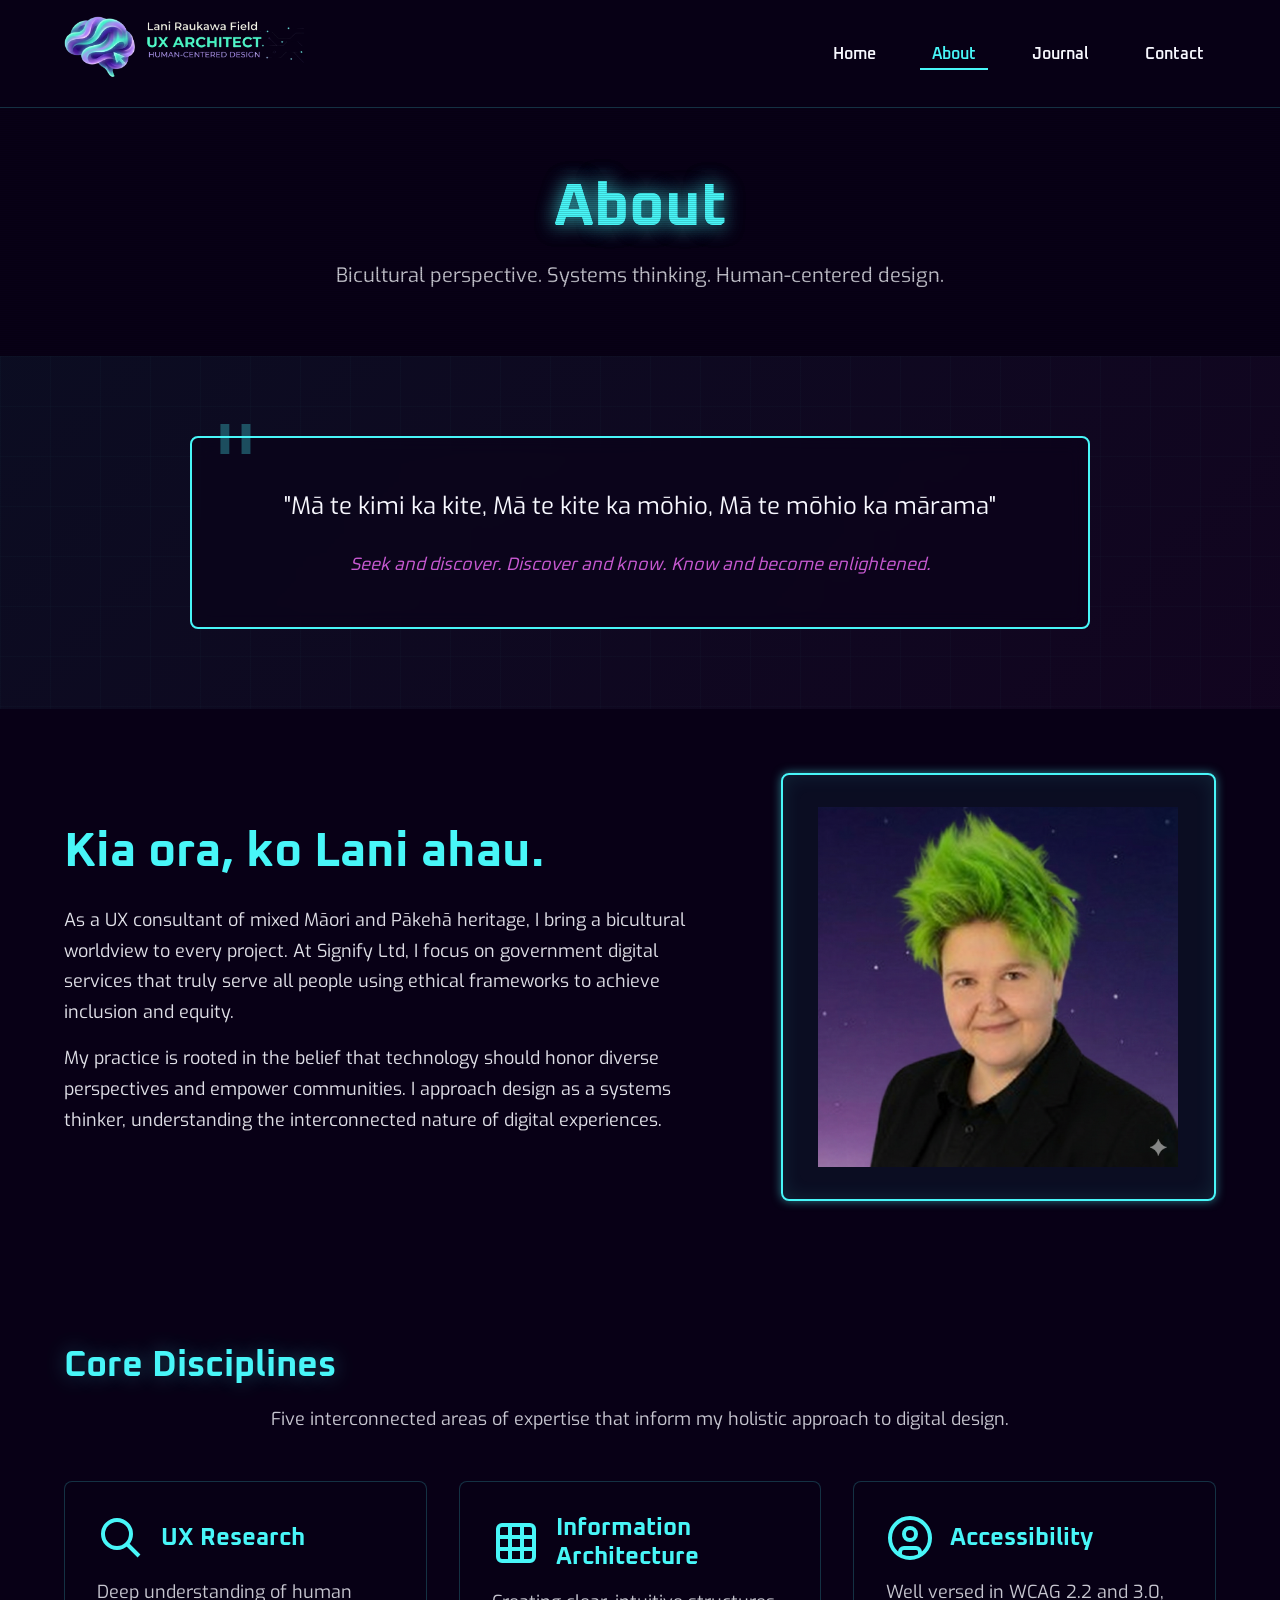
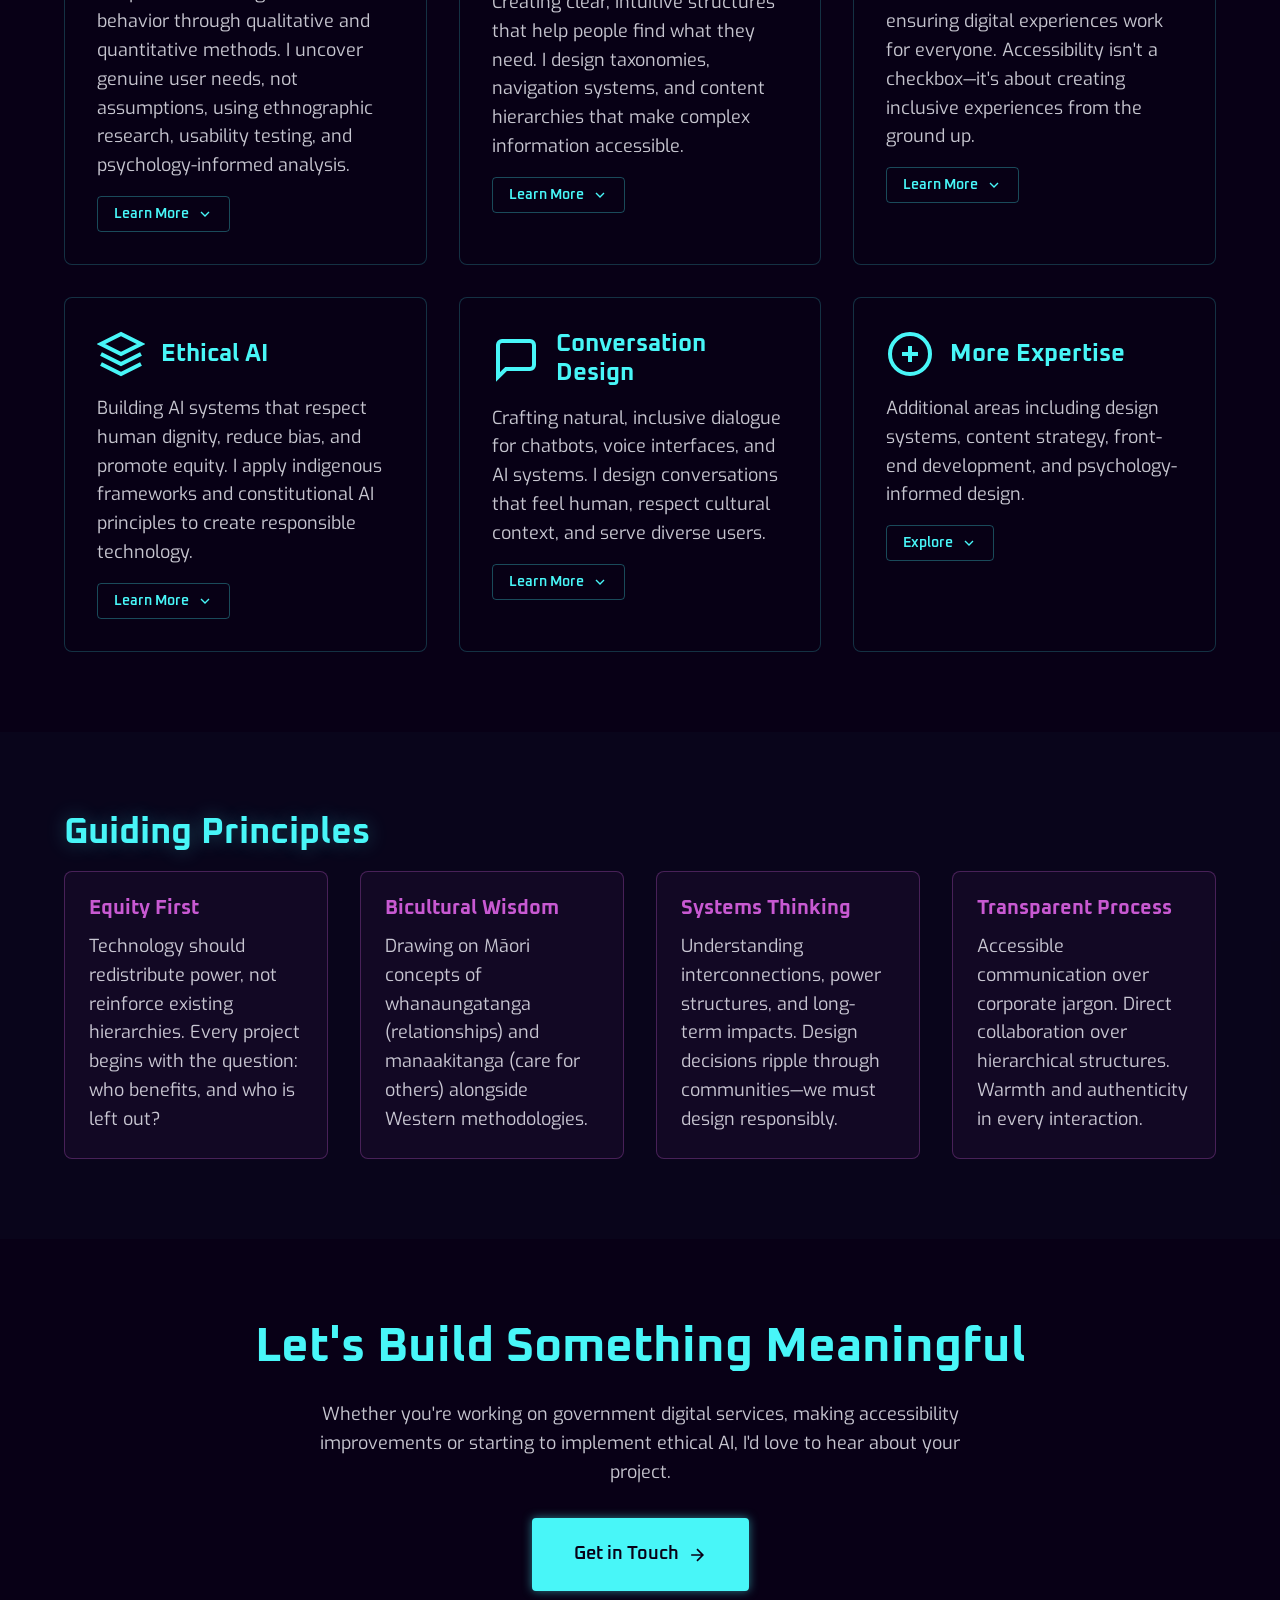
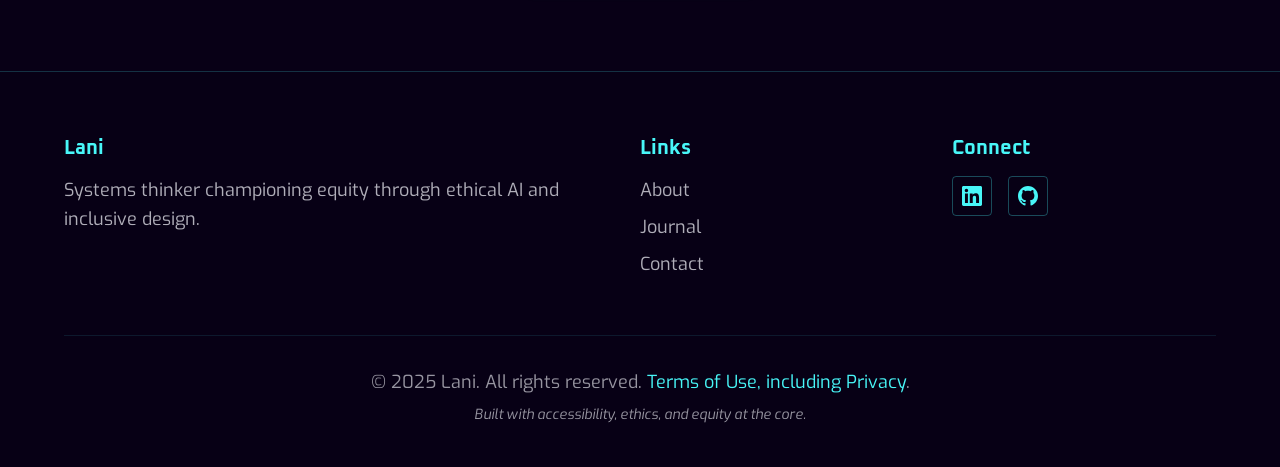
==== commit 47b4975e: "Modify move whakatauki into philosophy container" ====
--- a/about.html
+++ b/about.html
@@ -67,10 +67,20 @@
                     <span class="glitch-text">About</span>
                 </h1>
                 <p class="page-subtitle">Bicultural perspective. Systems thinking. Human-centered design.</p>
-                <P class="highlight">
-                    <strong>Mā te kimi ka kite, Mā te kite ka mōhio, Mā te mōhio ka mārama</strong><br>
-                    <em>Seek and discover. Discover and know. Know and become enlightened.</em>
-                </P>
+            </div>
+        </section>
+
+        <!-- Philosophy Statement -->
+        <section class="philosophy" aria-labelledby="philosophy-heading">
+            <div class="container">
+                <blockquote class="philosophy-quote">
+                    <p id="philosophy-heading">
+                        "Mā te kimi ka kite, Mā te kite ka mōhio, Mā te mōhio ka mārama"
+                    </p>
+                    <footer>
+                        <cite>Seek and discover. Discover and know. Know and become enlightened.</cite>
+                    </footer>
+                </blockquote>
             </div>
         </section>
 
--- a/css/styles.css
+++ b/css/styles.css
@@ -1130,9 +1130,8 @@
     min-height: 300px;
 }
 
-.profile-placeholder svg {
-    width: 100%;
-    height: auto;
+.profile-frame img {
+    max-width: 360px;
 }
 
 .skills-section {
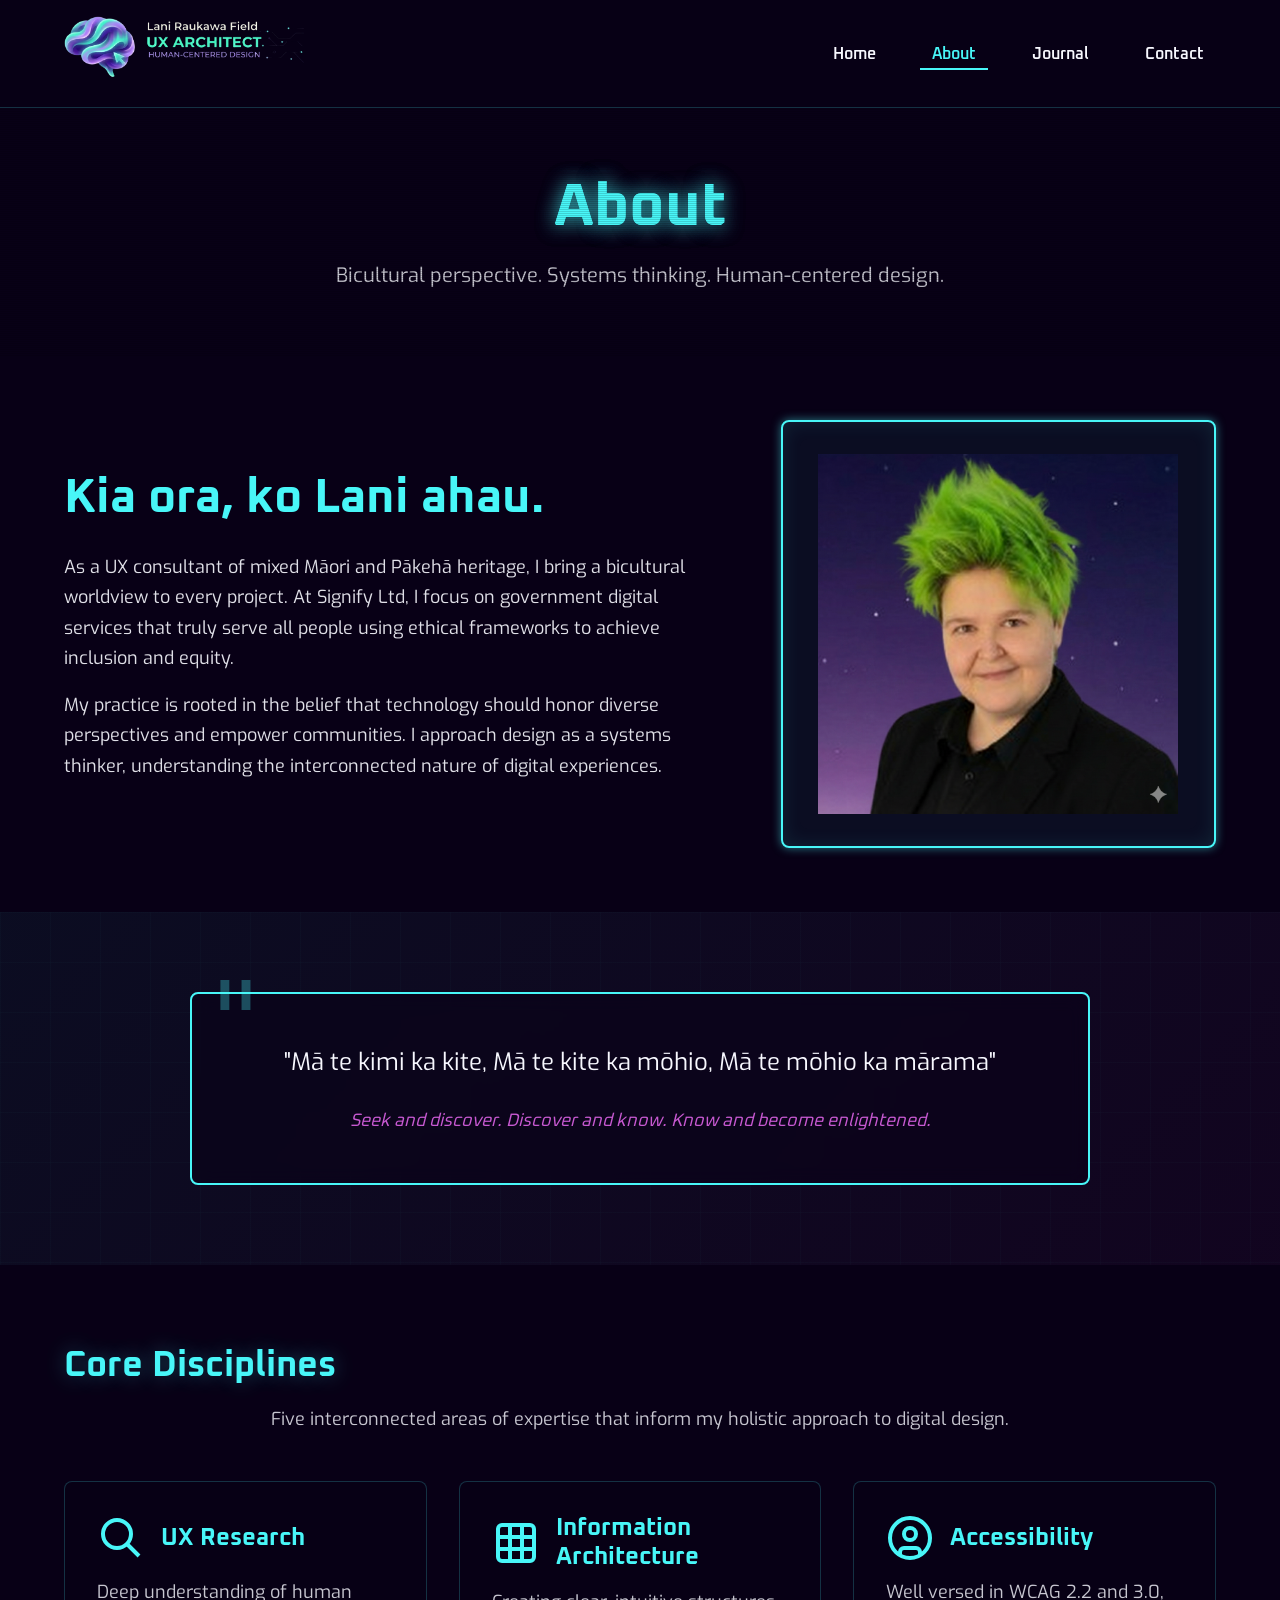
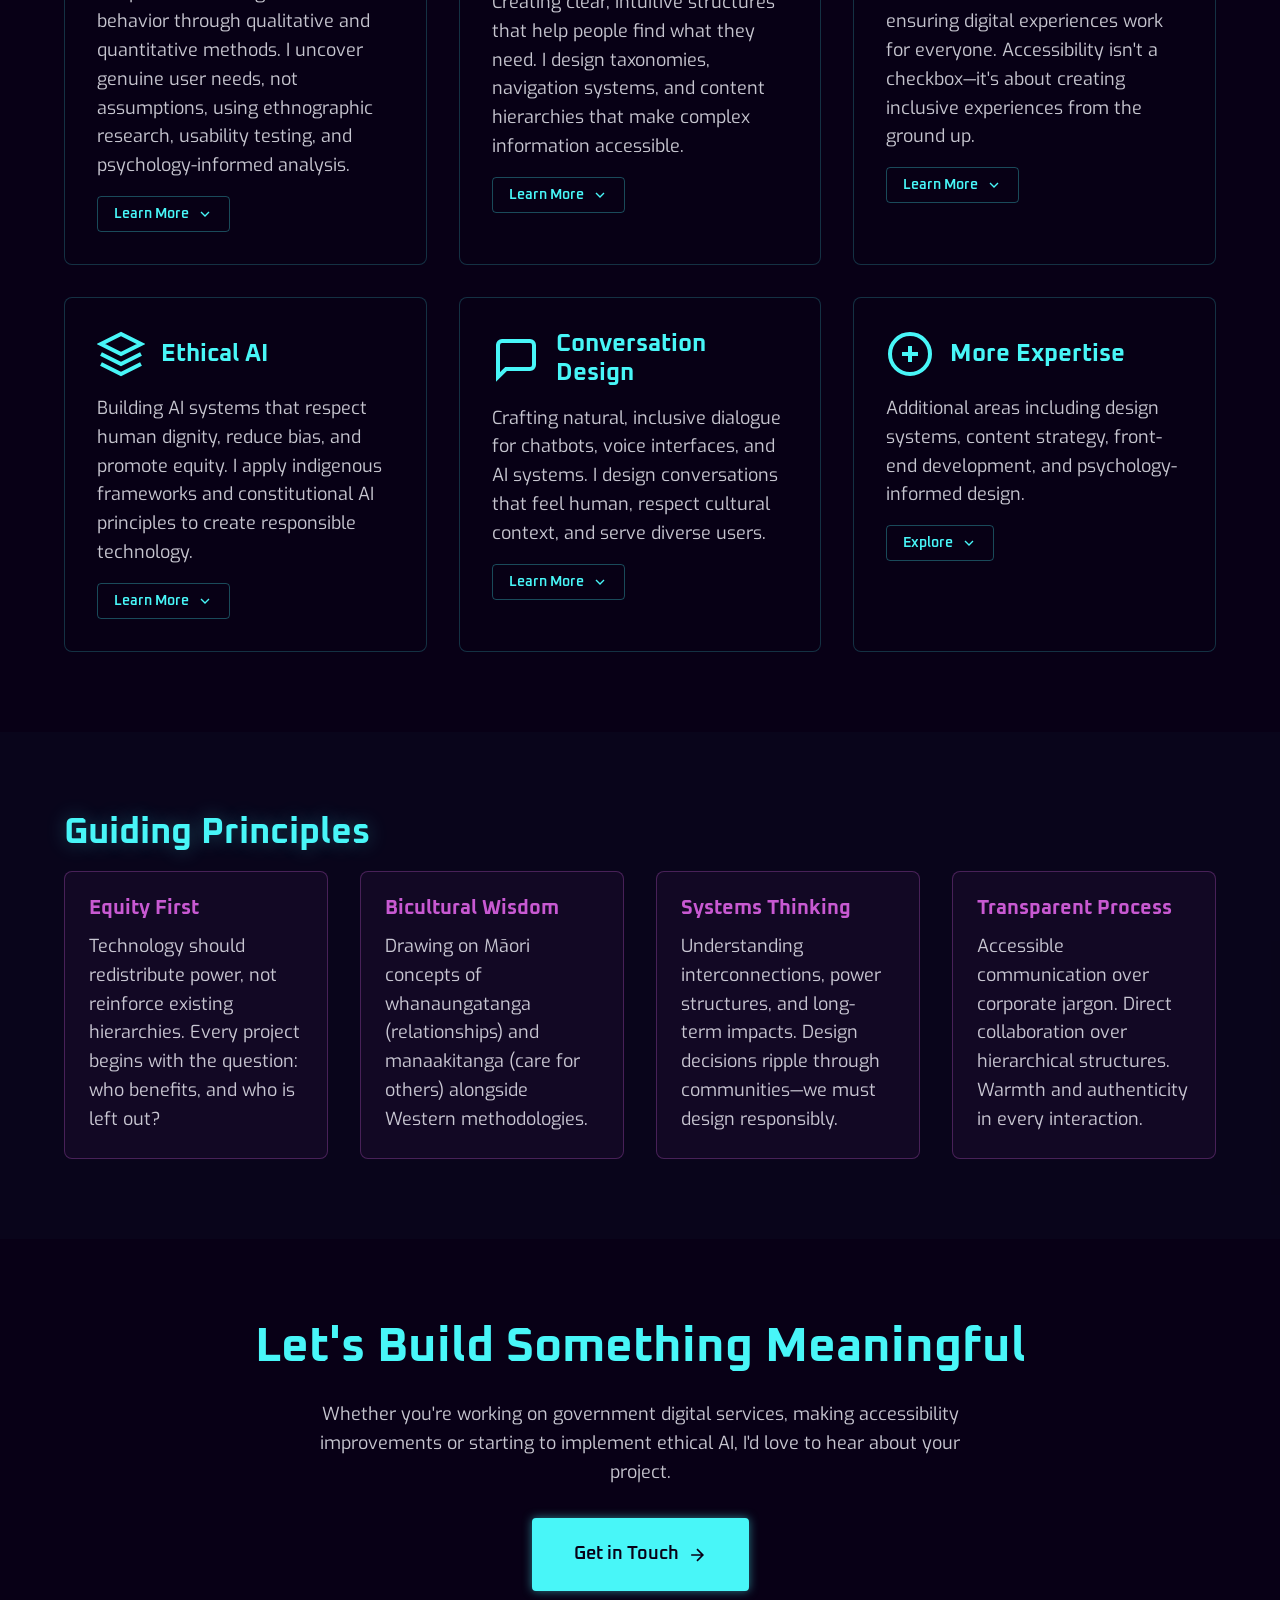
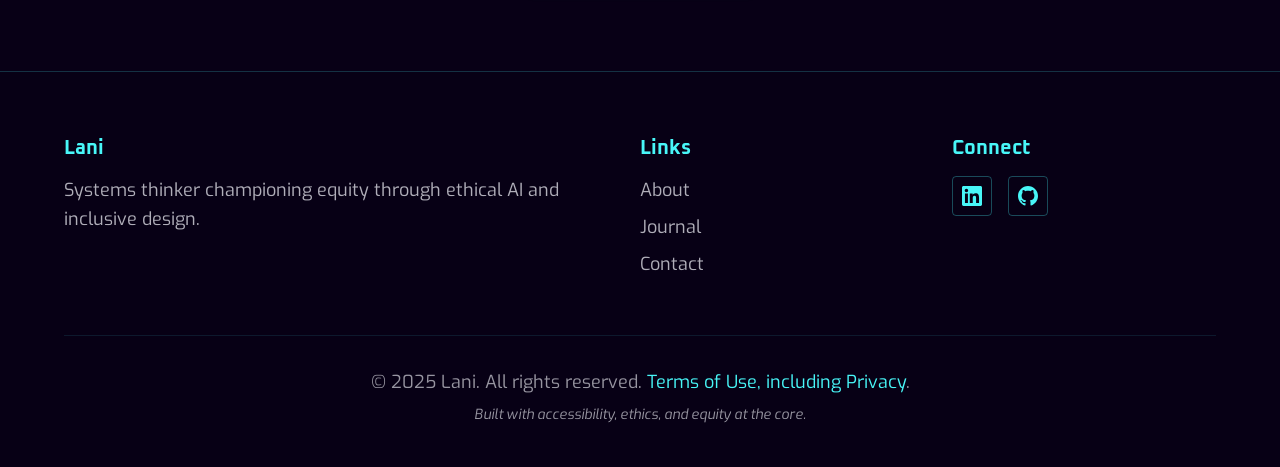
==== commit 52ac6fcb: "Modify move whakatauki below intro" ====
--- a/about.html
+++ b/about.html
@@ -70,6 +70,35 @@
             </div>
         </section>
 
+        <!-- Introduction -->
+        <section class="about-intro">
+            <div class="container">
+                <div class="intro-content">
+                    <div class="intro-text">
+                        <h2>Kia ora, ko Lani ahau.</h2>
+                        <p>
+                            As a UX consultant of mixed Māori and Pākehā heritage, I bring a bicultural worldview 
+                            to every project. At Signify Ltd, I focus on government digital services that truly serve 
+                            all people using ethical frameworks to achieve inclusion and equity.
+                        </p>
+                        <p>
+                            My practice is rooted in the belief that technology should honor diverse perspectives and 
+                            empower communities. I approach design as a systems thinker, understanding the 
+                            interconnected nature of digital experiences.
+                        </p>
+                    </div>
+                    
+                    <div class="intro-visual" aria-hidden="true">
+                        <div class="hologram-frame">
+                            <div class="profile-frame">
+                                <img src="/assets/Lani-Profile.png" alt="Lani headshot with purple background. Green hair is spiked. Wearing black shirt and jacket." />
+                            </div>
+                        </div>
+                    </div>
+                </div>
+            </div>
+        </section>
+
         <!-- Philosophy Statement -->
         <section class="philosophy" aria-labelledby="philosophy-heading">
             <div class="container">
@@ -83,36 +112,7 @@
                 </blockquote>
             </div>
         </section>
-
-        <!-- Introduction -->
-        <section class="about-intro">
-            <div class="container">
-                <div class="intro-content">
-                    <div class="intro-text">
-                        <h2>Kia ora, ko Lani ahau.</h2>
-                        <p>
-                            As a UX consultant of mixed Māori and Pākehā heritage, I bring a bicultural worldview 
-                            to every project. At Signify Ltd, I focus on government digital services that truly serve 
-                            all people using ethical frameworks to achieve inclusion and equity.
-                        </p>
-                        <p>
-                            My practice is rooted in the belief that technology should honor diverse perspectives and 
-                            empower communities. I approach design as a systems thinker, understanding the 
-                            interconnected nature of digital experiences.
-                        </p>
-                    </div>
-                    
-                    <div class="intro-visual" aria-hidden="true">
-                        <div class="hologram-frame">
-                            <div class="profile-frame">
-                                <img src="/assets/Lani-Profile.png" alt="Lani headshot with purple background. Green hair is spiked. Wearing black shirt and jacket." />
-                            </div>
-                        </div>
-                    </div>
-                </div>
-            </div>
-        </section>
-
+        
         <!-- Core Skills Grid -->
         <section class="skills-section" aria-labelledby="skills-heading">
             <div class="container">
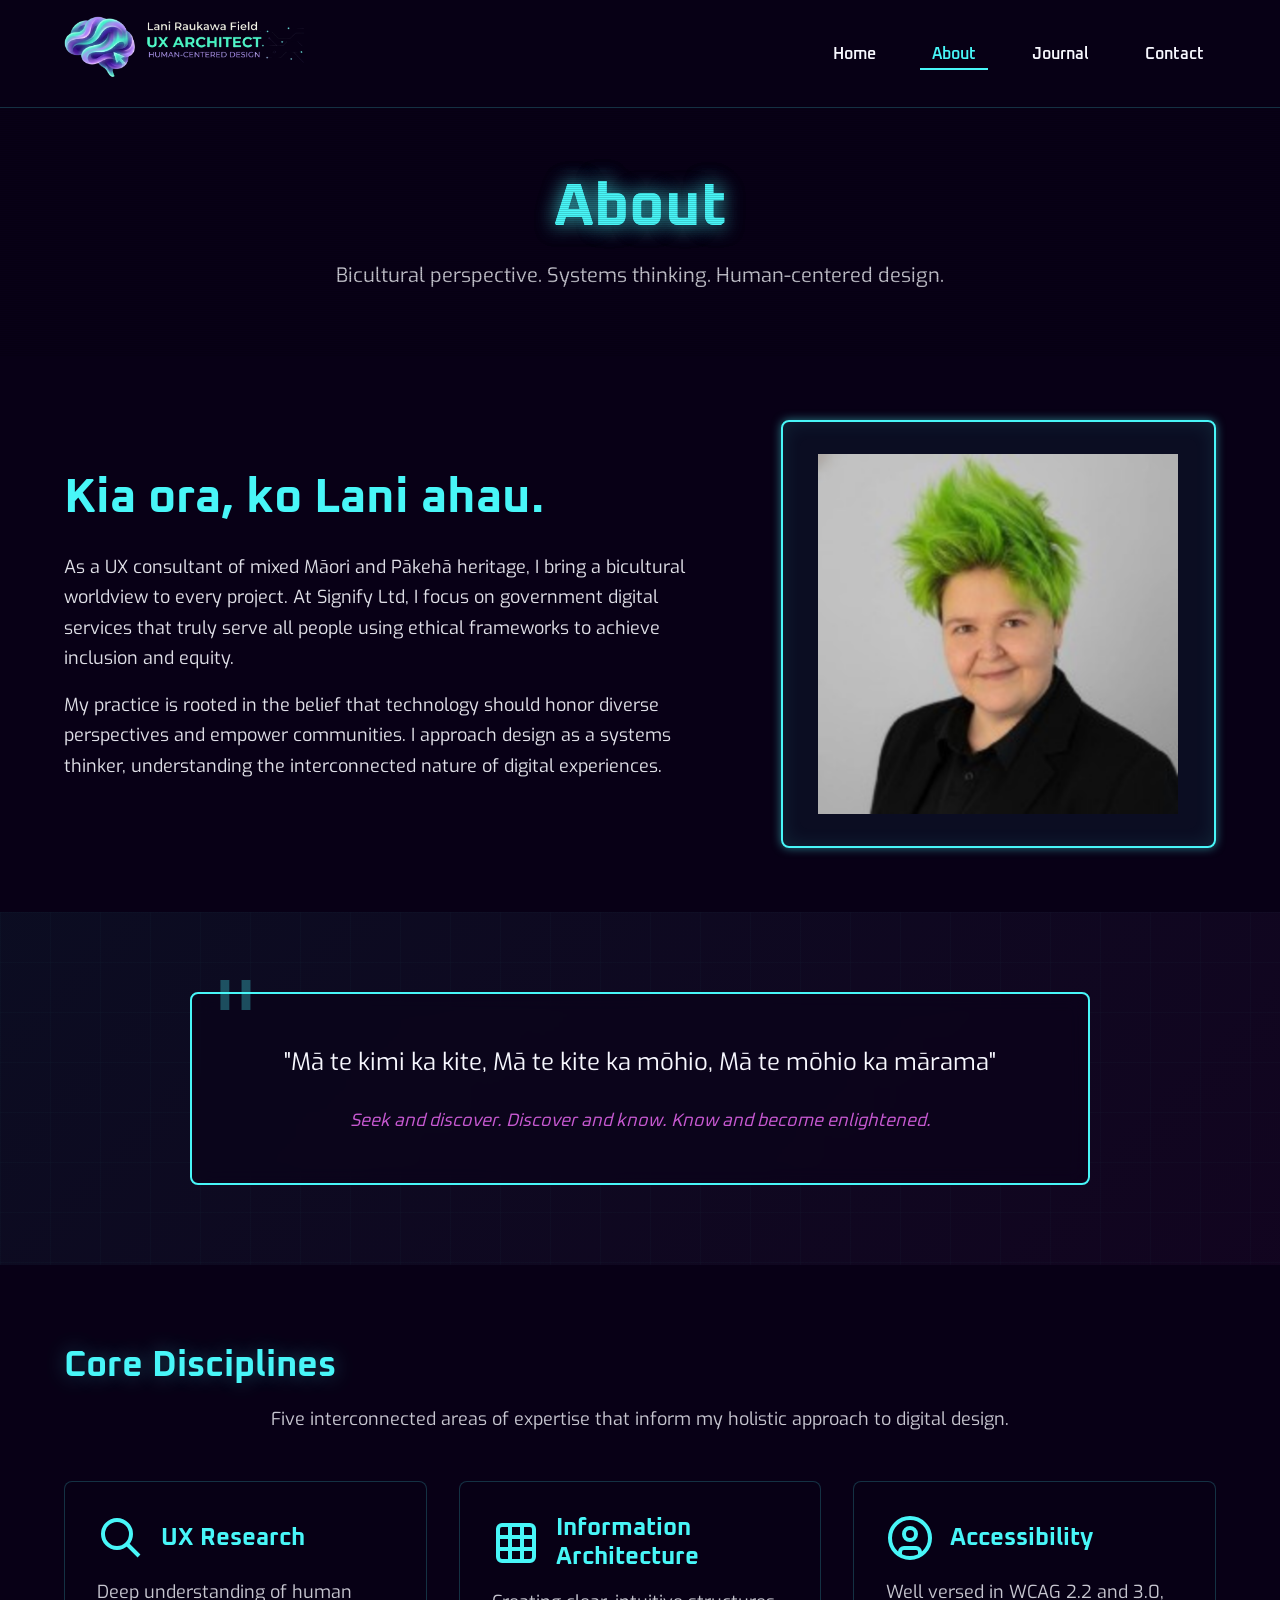
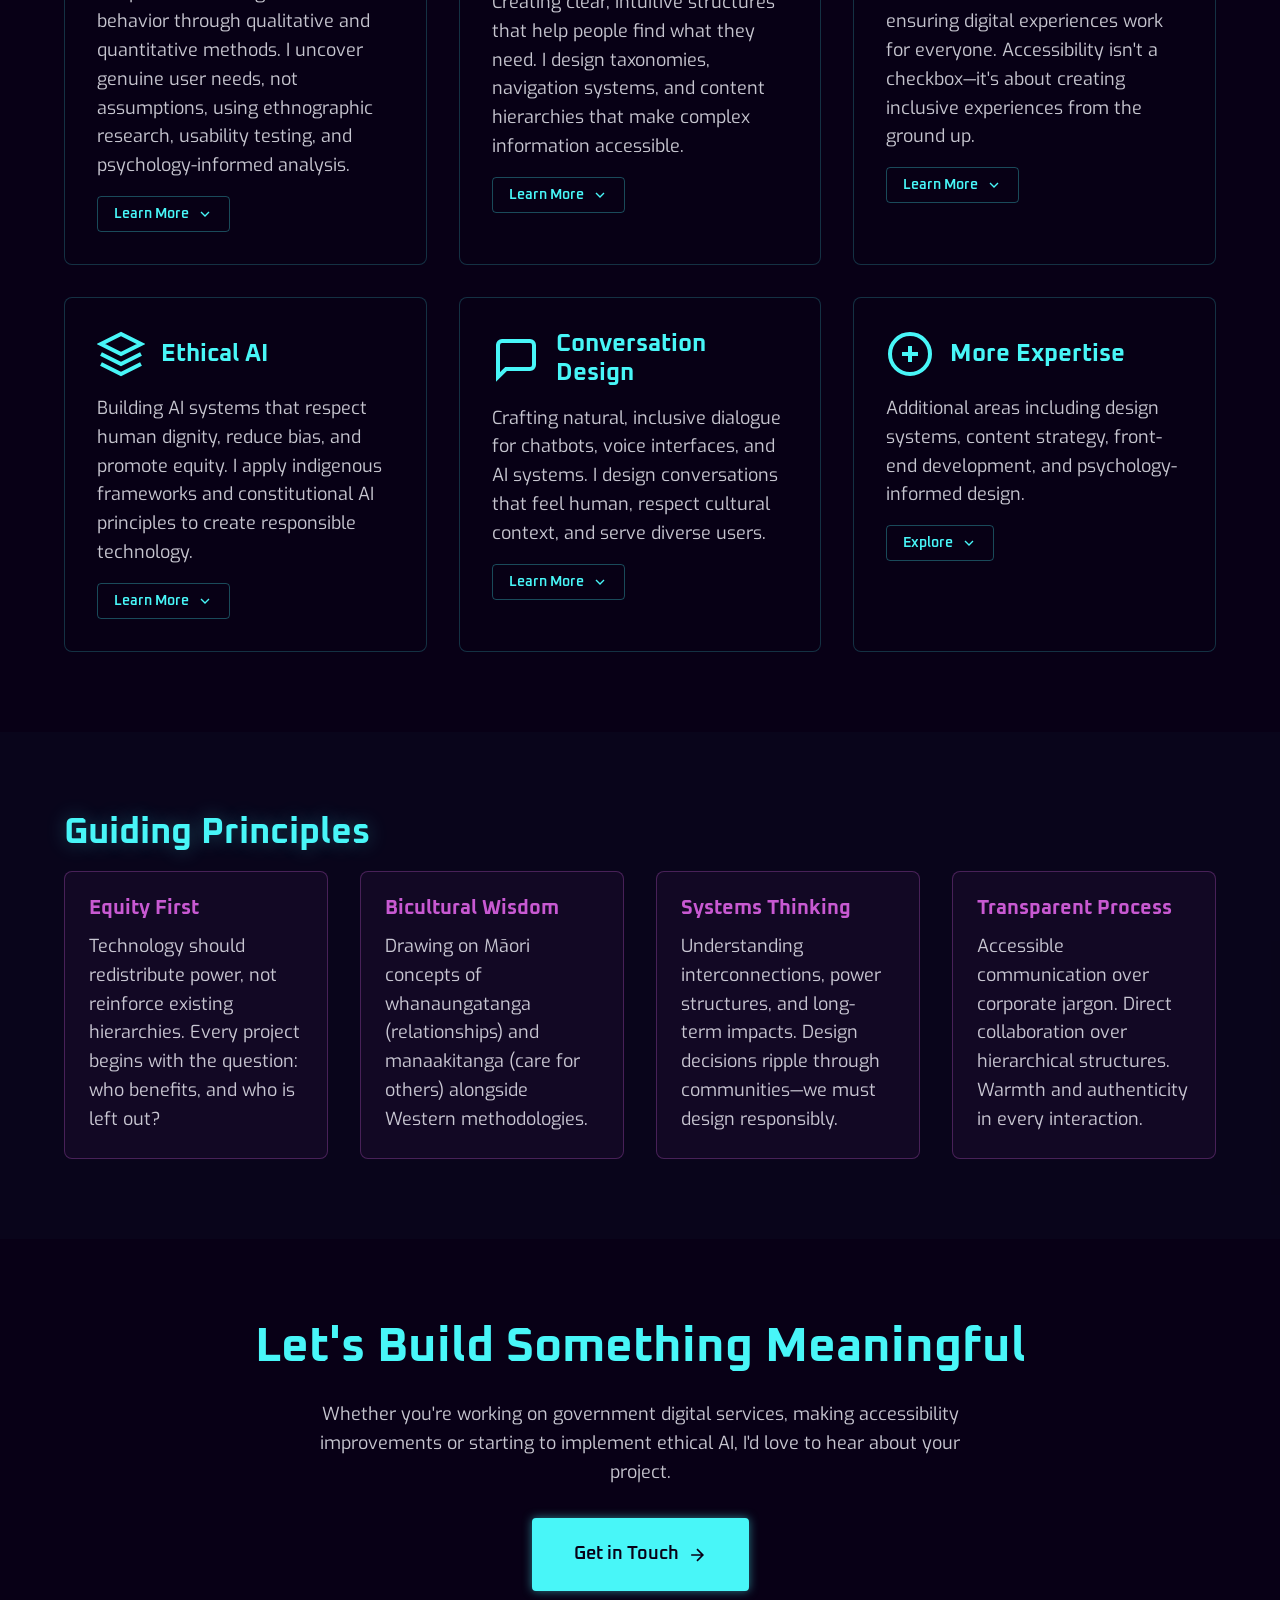
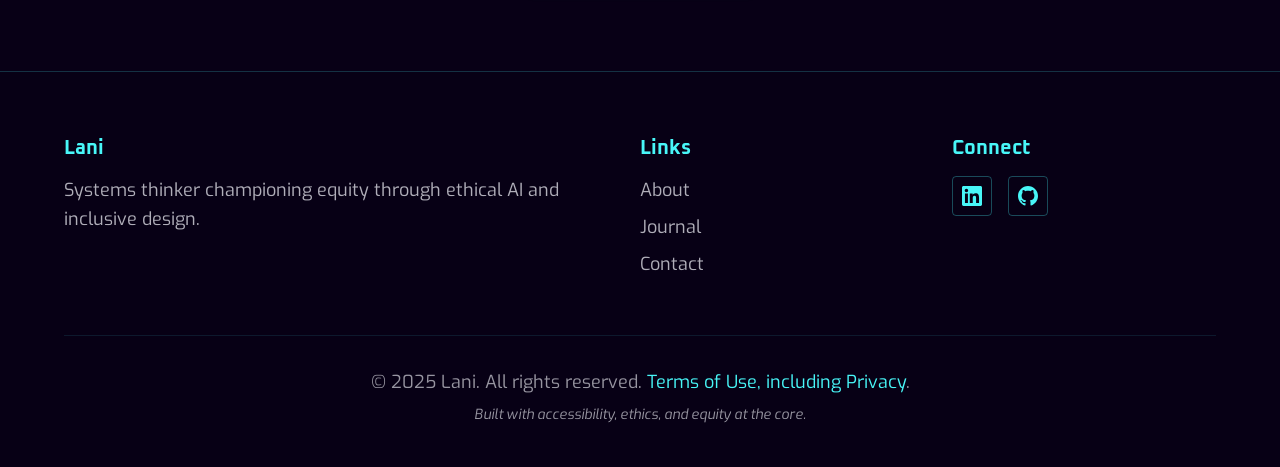
==== commit a6486eef: "Modify profile image" ====
--- a/about.html
+++ b/about.html
@@ -91,7 +91,7 @@
                     <div class="intro-visual" aria-hidden="true">
                         <div class="hologram-frame">
                             <div class="profile-frame">
-                                <img src="/assets/Lani-Profile.png" alt="Lani headshot with purple background. Green hair is spiked. Wearing black shirt and jacket." />
+                                <img src="/assets/headshot.png" alt="Lani headshot with purple background. Green hair is spiked. Wearing black shirt and jacket." />
                             </div>
                         </div>
                     </div>
@@ -112,7 +112,7 @@
                 </blockquote>
             </div>
         </section>
-        
+
         <!-- Core Skills Grid -->
         <section class="skills-section" aria-labelledby="skills-heading">
             <div class="container">
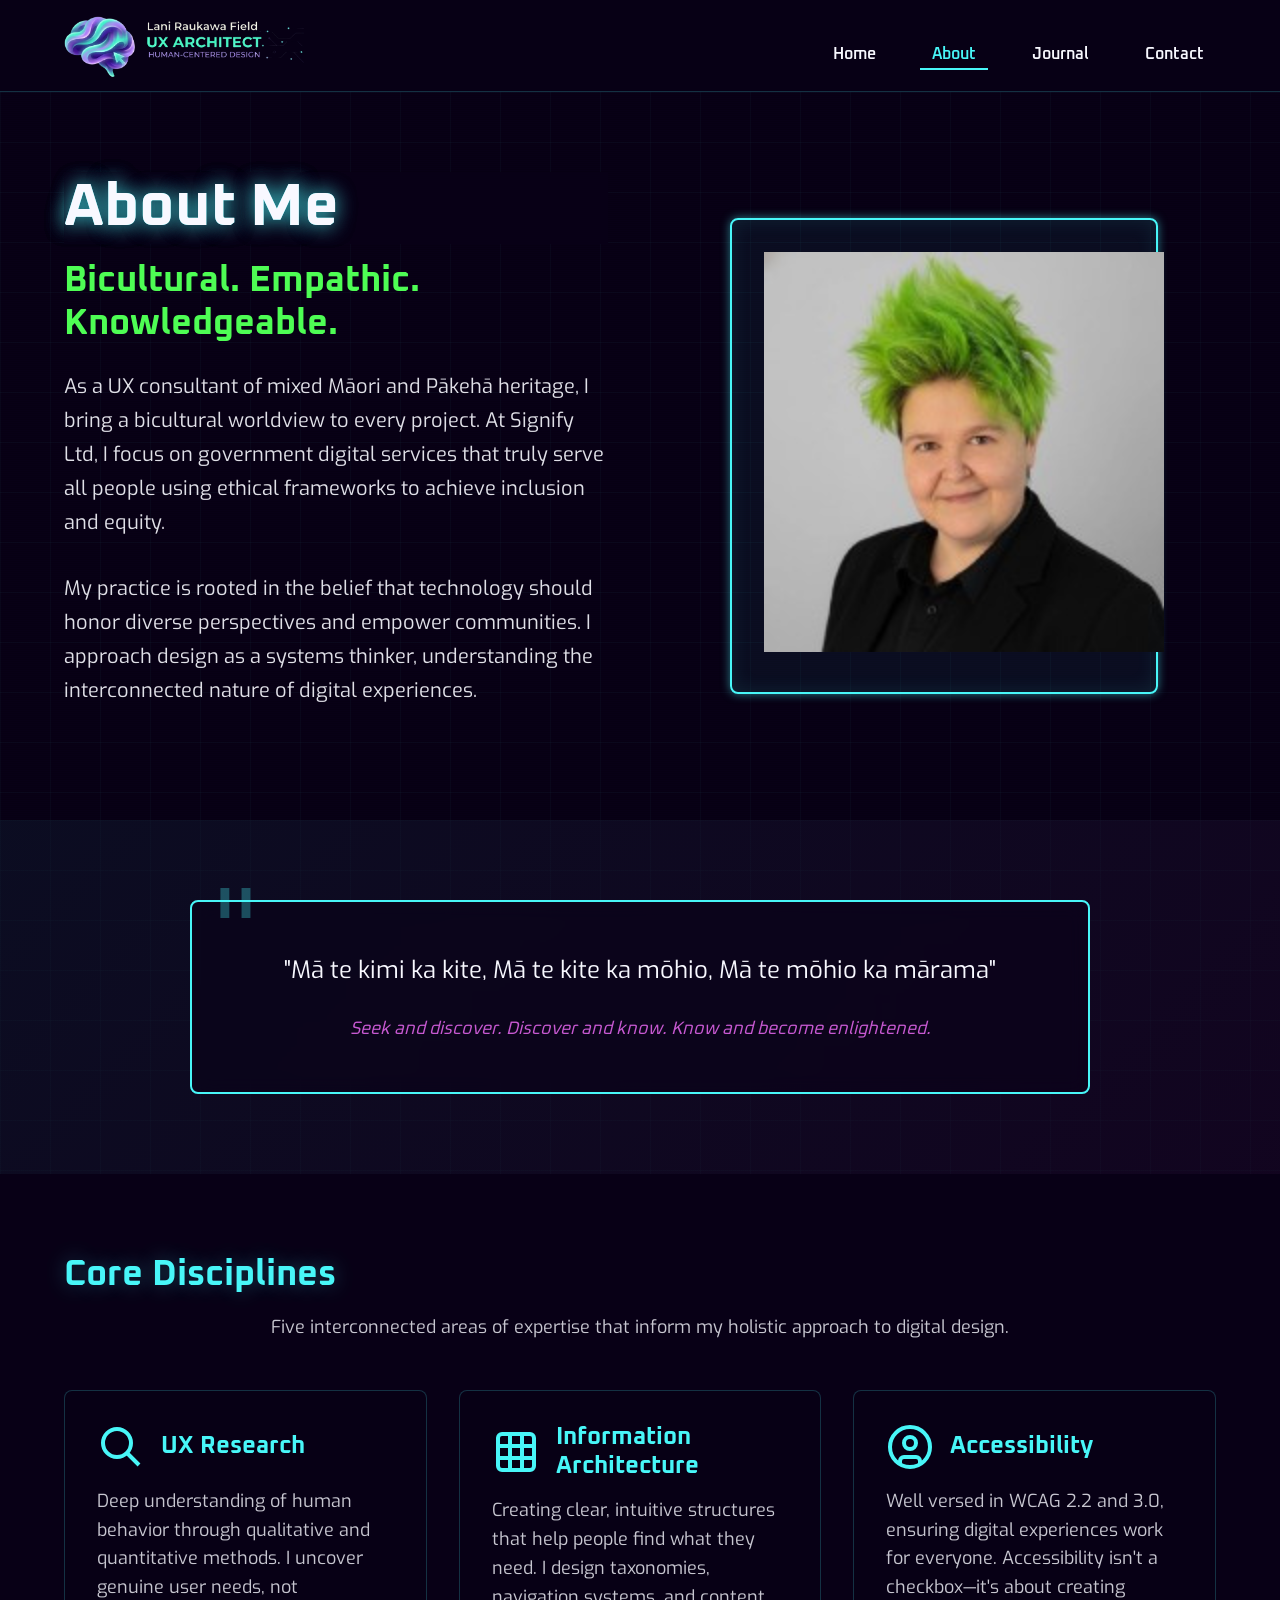
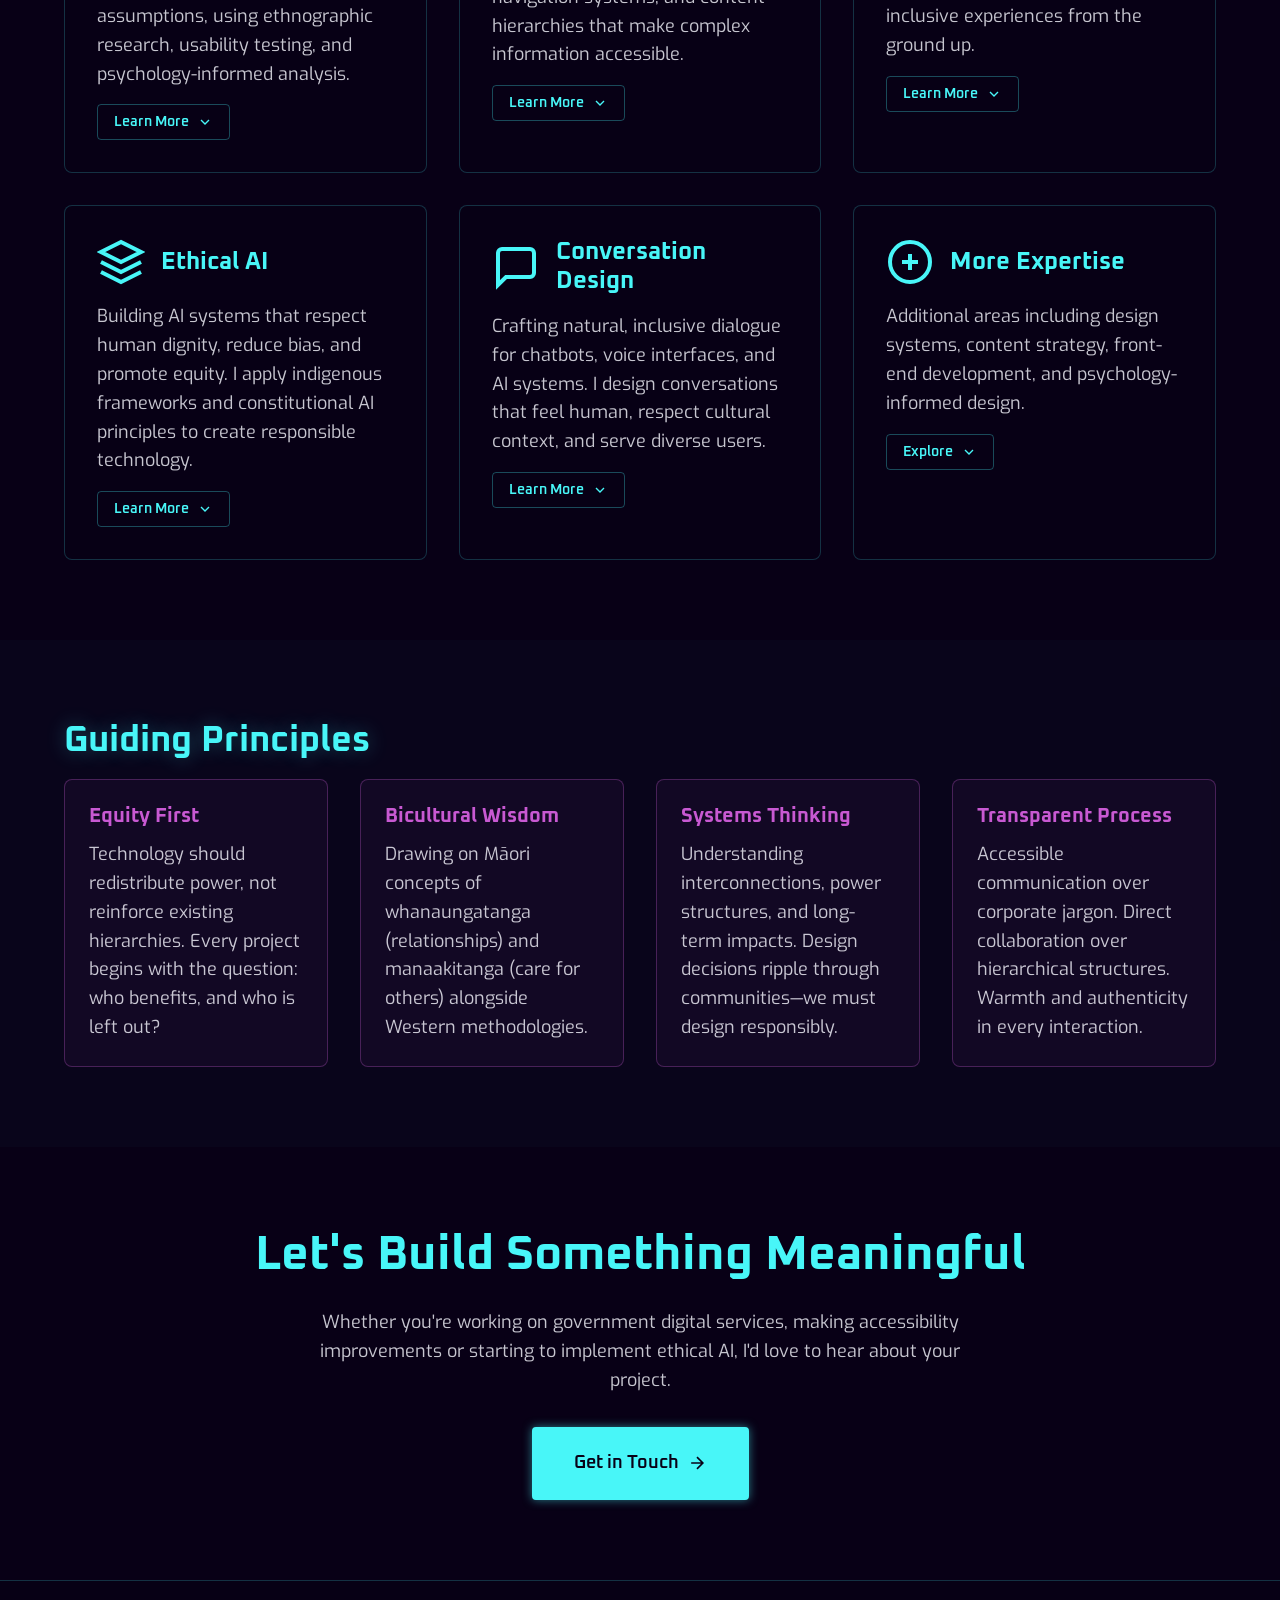
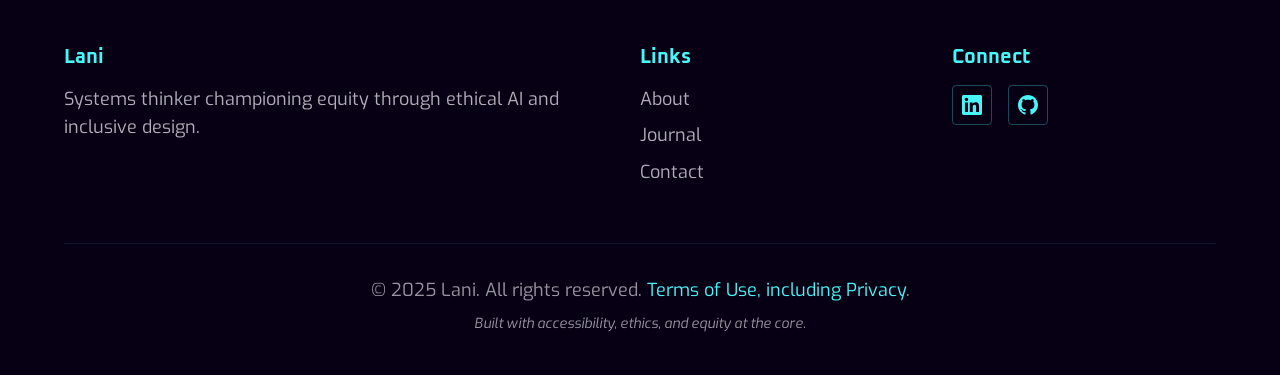
==== commit 4ef876a3: "Modify intro as hero" ====
--- a/about.html
+++ b/about.html
@@ -59,40 +59,32 @@
     </nav>
 
     <main id="main-content">
-        <!-- Page Header -->
-        <section class="page-header">
+        <!-- Hero Section -->
+        <section class="hero" aria-labelledby="hero-title">
             <div class="scanlines" aria-hidden="true"></div>
-            <div class="container">
-                <h1 class="page-title glitch" data-text="About">
-                    <span class="glitch-text">About</span>
-                </h1>
-                <p class="page-subtitle">Bicultural perspective. Systems thinking. Human-centered design.</p>
-            </div>
-        </section>
-
-        <!-- Introduction -->
-        <section class="about-intro">
-            <div class="container">
-                <div class="intro-content">
-                    <div class="intro-text">
-                        <h2>Kia ora, ko Lani ahau.</h2>
-                        <p>
-                            As a UX consultant of mixed Māori and Pākehā heritage, I bring a bicultural worldview 
-                            to every project. At Signify Ltd, I focus on government digital services that truly serve 
-                            all people using ethical frameworks to achieve inclusion and equity.
-                        </p>
-                        <p>
-                            My practice is rooted in the belief that technology should honor diverse perspectives and 
-                            empower communities. I approach design as a systems thinker, understanding the 
-                            interconnected nature of digital experiences.
-                        </p>
-                    </div>
-                    
-                    <div class="intro-visual" aria-hidden="true">
-                        <div class="hologram-frame">
-                            <div class="profile-frame">
-                                <img src="/assets/headshot.png" alt="Lani headshot with purple background. Green hair is spiked. Wearing black shirt and jacket." />
-                            </div>
+            <div class="grid-bg" aria-hidden="true"></div>
+            <!-- Introduction -->
+            <div class="hero-content">
+                <div class="hero-text">
+                    <h1 id="hero-title" class="glitch" data-text="About Me">
+                        <span class="glitch-text">About Me</span>
+                    </h1>
+                    <h2 class="hero-subtitle">Bicultural. Empathic. Knowledgeable.</h2>
+                    <p class="hero-description">
+                        As a UX consultant of mixed Māori and Pākehā heritage, I bring a bicultural worldview 
+                        to every project. At Signify Ltd, I focus on government digital services that truly serve 
+                        all people using ethical frameworks to achieve inclusion and equity.
+                    </p>
+                    <p class="hero-description">
+                        My practice is rooted in the belief that technology should honor diverse perspectives and 
+                        empower communities. I approach design as a systems thinker, understanding the 
+                        interconnected nature of digital experiences.
+                    </p>
+                </div>
+                <div class="hero-visual" aria-hidden="true">
+                    <div class="hologram-frame">
+                        <div class="hologram-visual">
+                            <img src="/assets/headshot.png" alt="Lani headshot with purple background. Green hair is spiked. Wearing black shirt and jacket." />
                         </div>
                     </div>
                 </div>
--- a/css/styles.css
+++ b/css/styles.css
@@ -280,6 +280,7 @@
     max-width: var(--container-max);
     margin: 0 auto;
     padding: var(--space-4) var(--container-padding);
+    padding-bottom: 0;
     display: flex;
     justify-content: space-between;
     align-items: center;
@@ -621,16 +622,18 @@
 }
 
 .btn-secondary {
-    background: transparent;
-    color: var(--color-cyan);
-    border-color: var(--color-cyan);
+    background: var(--color-lavender);
+    color: var(--color-void);
+    border-color: var(--color-lavender);
+    box-shadow: var(--shadow-lavender);
 }
 
 .btn-secondary:hover,
 .btn-secondary:focus {
-    background: rgba(72, 246, 248, 0.1);
-    border-color: var(--color-lavender);
-    color: var(--color-lavender);
+    background: var(--color-cyan);
+    border-color: var(--color-cyan);
+    box-shadow: var(--shadow-cyan);
+    color: var(--color-void);
     transform: translateY(-2px);
 }
 
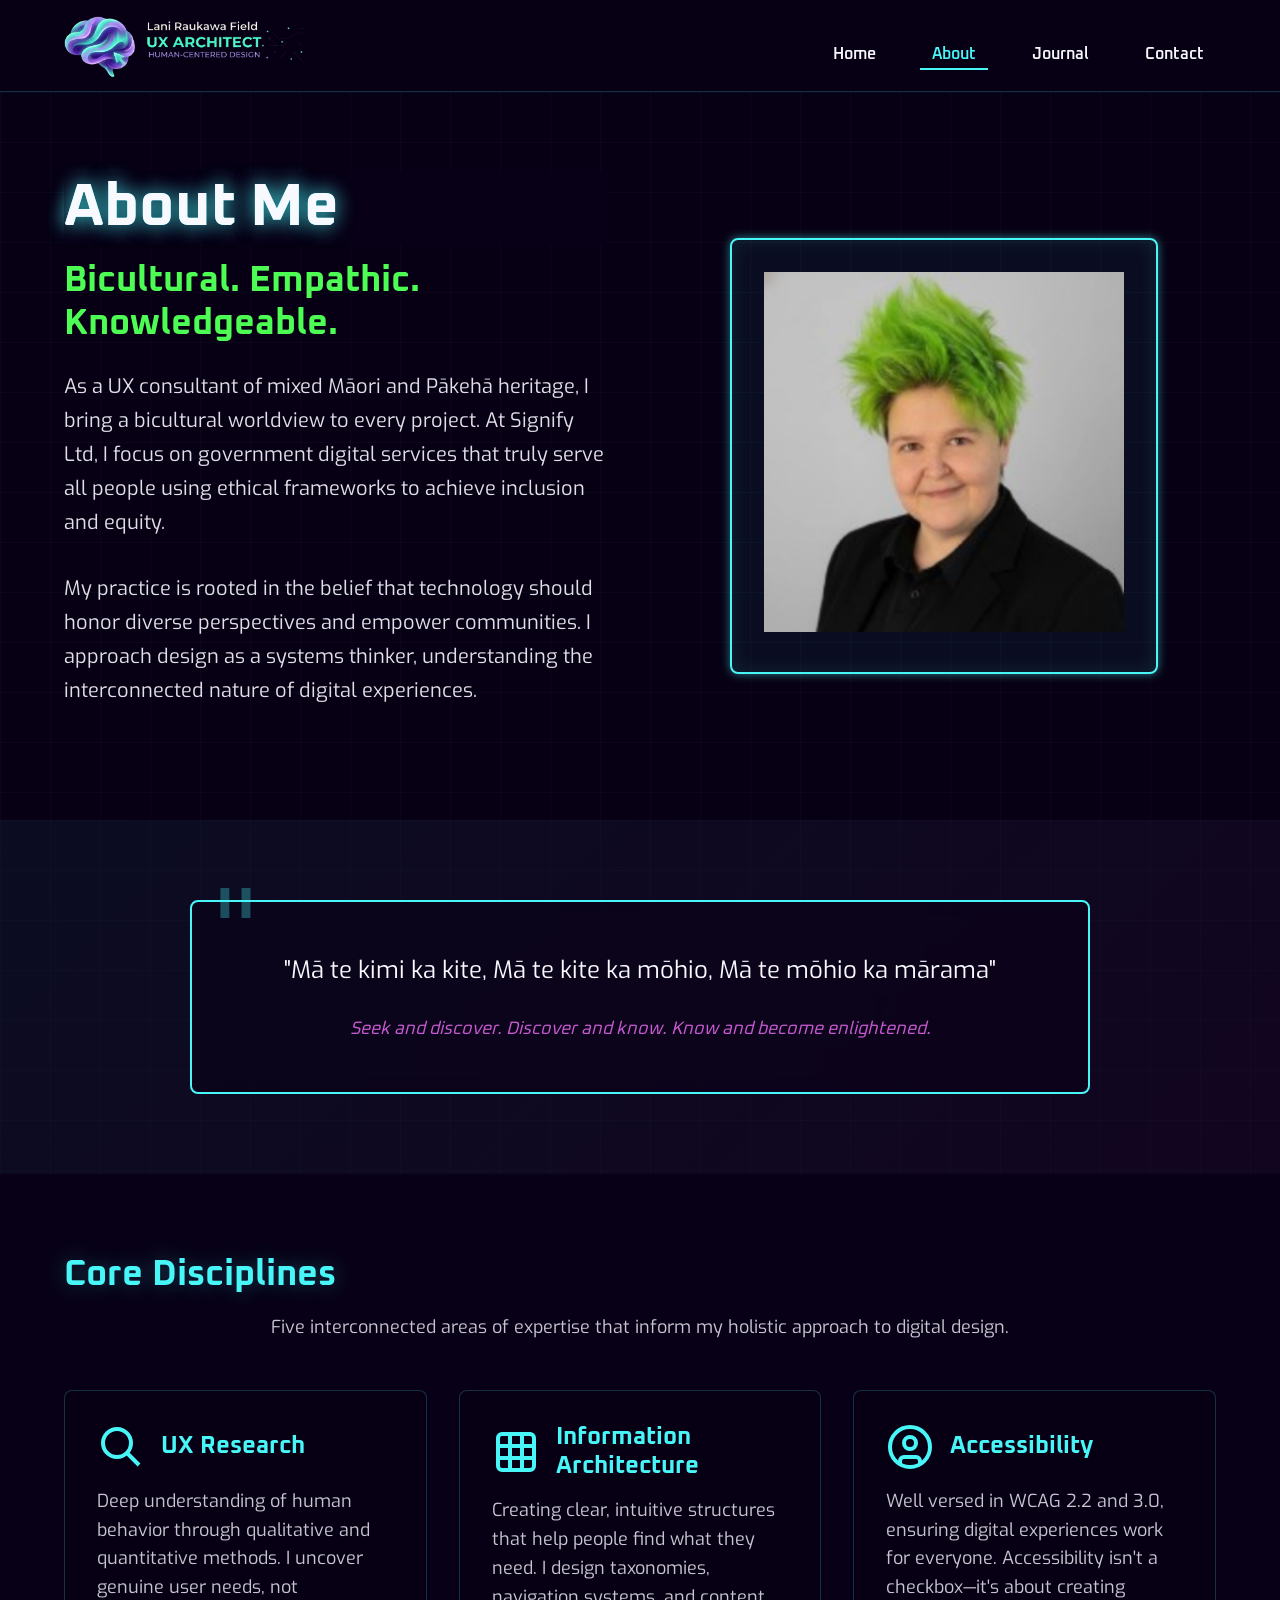
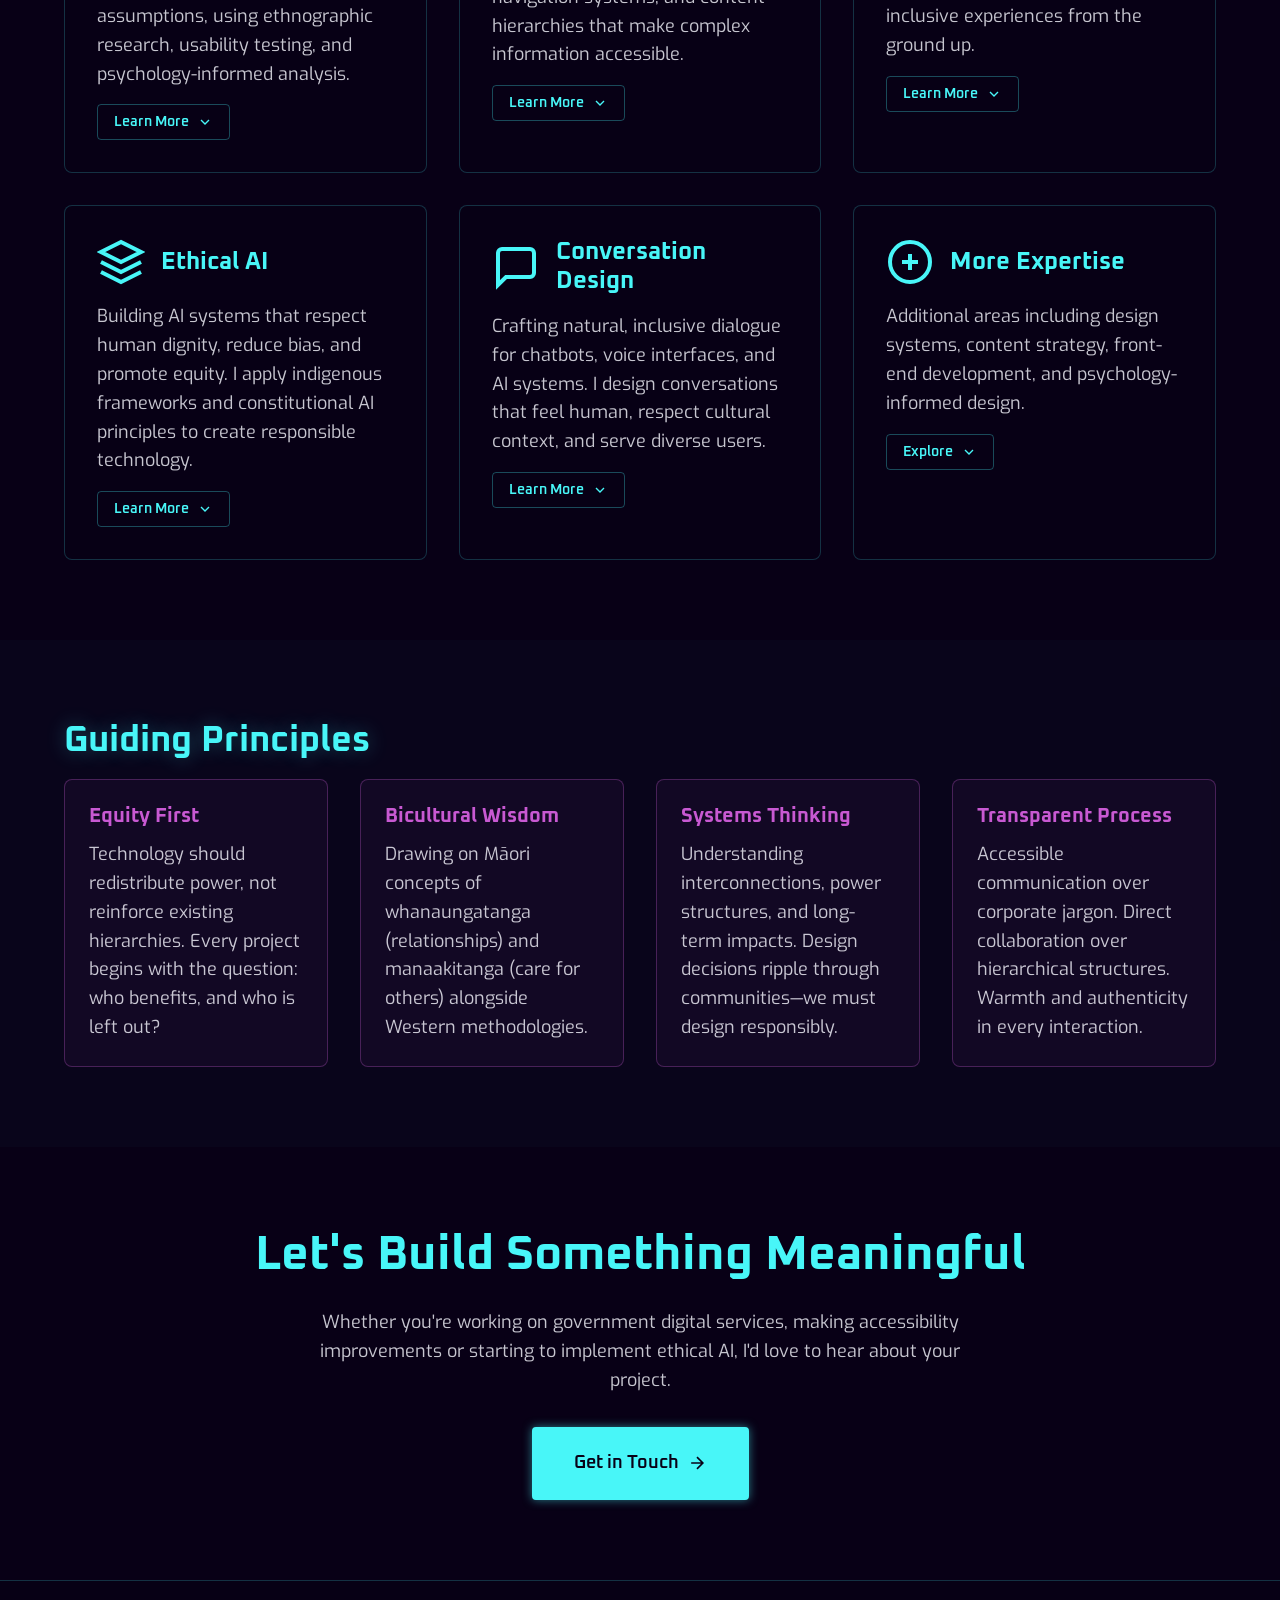
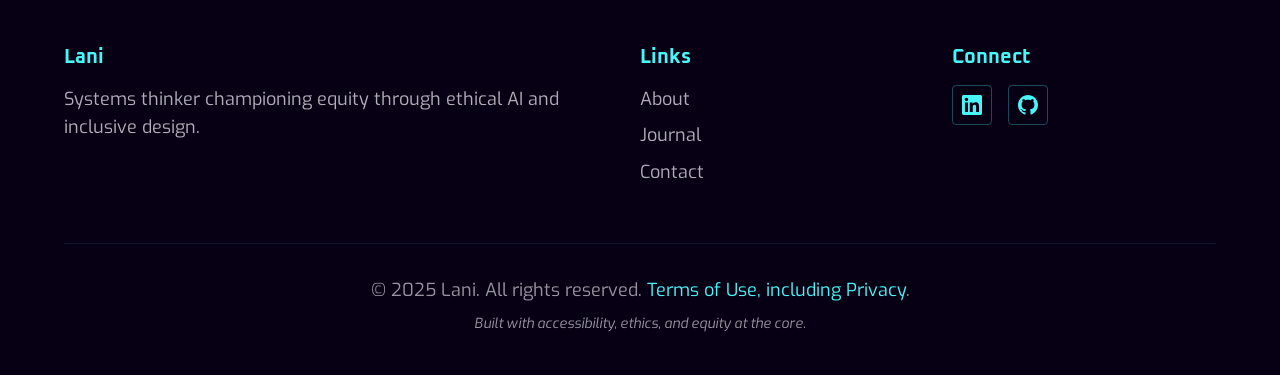
==== commit b4dba0b2: "Fix image sizes" ====
--- a/about.html
+++ b/about.html
@@ -84,7 +84,7 @@
                 <div class="hero-visual" aria-hidden="true">
                     <div class="hologram-frame">
                         <div class="hologram-visual">
-                            <img src="/assets/headshot.png" alt="Lani headshot with purple background. Green hair is spiked. Wearing black shirt and jacket." />
+                            <img src="/assets/headshot.png" width="100%" alt="Lani headshot with purple background. Green hair is spiked. Wearing black shirt and jacket." />
                         </div>
                     </div>
                 </div>
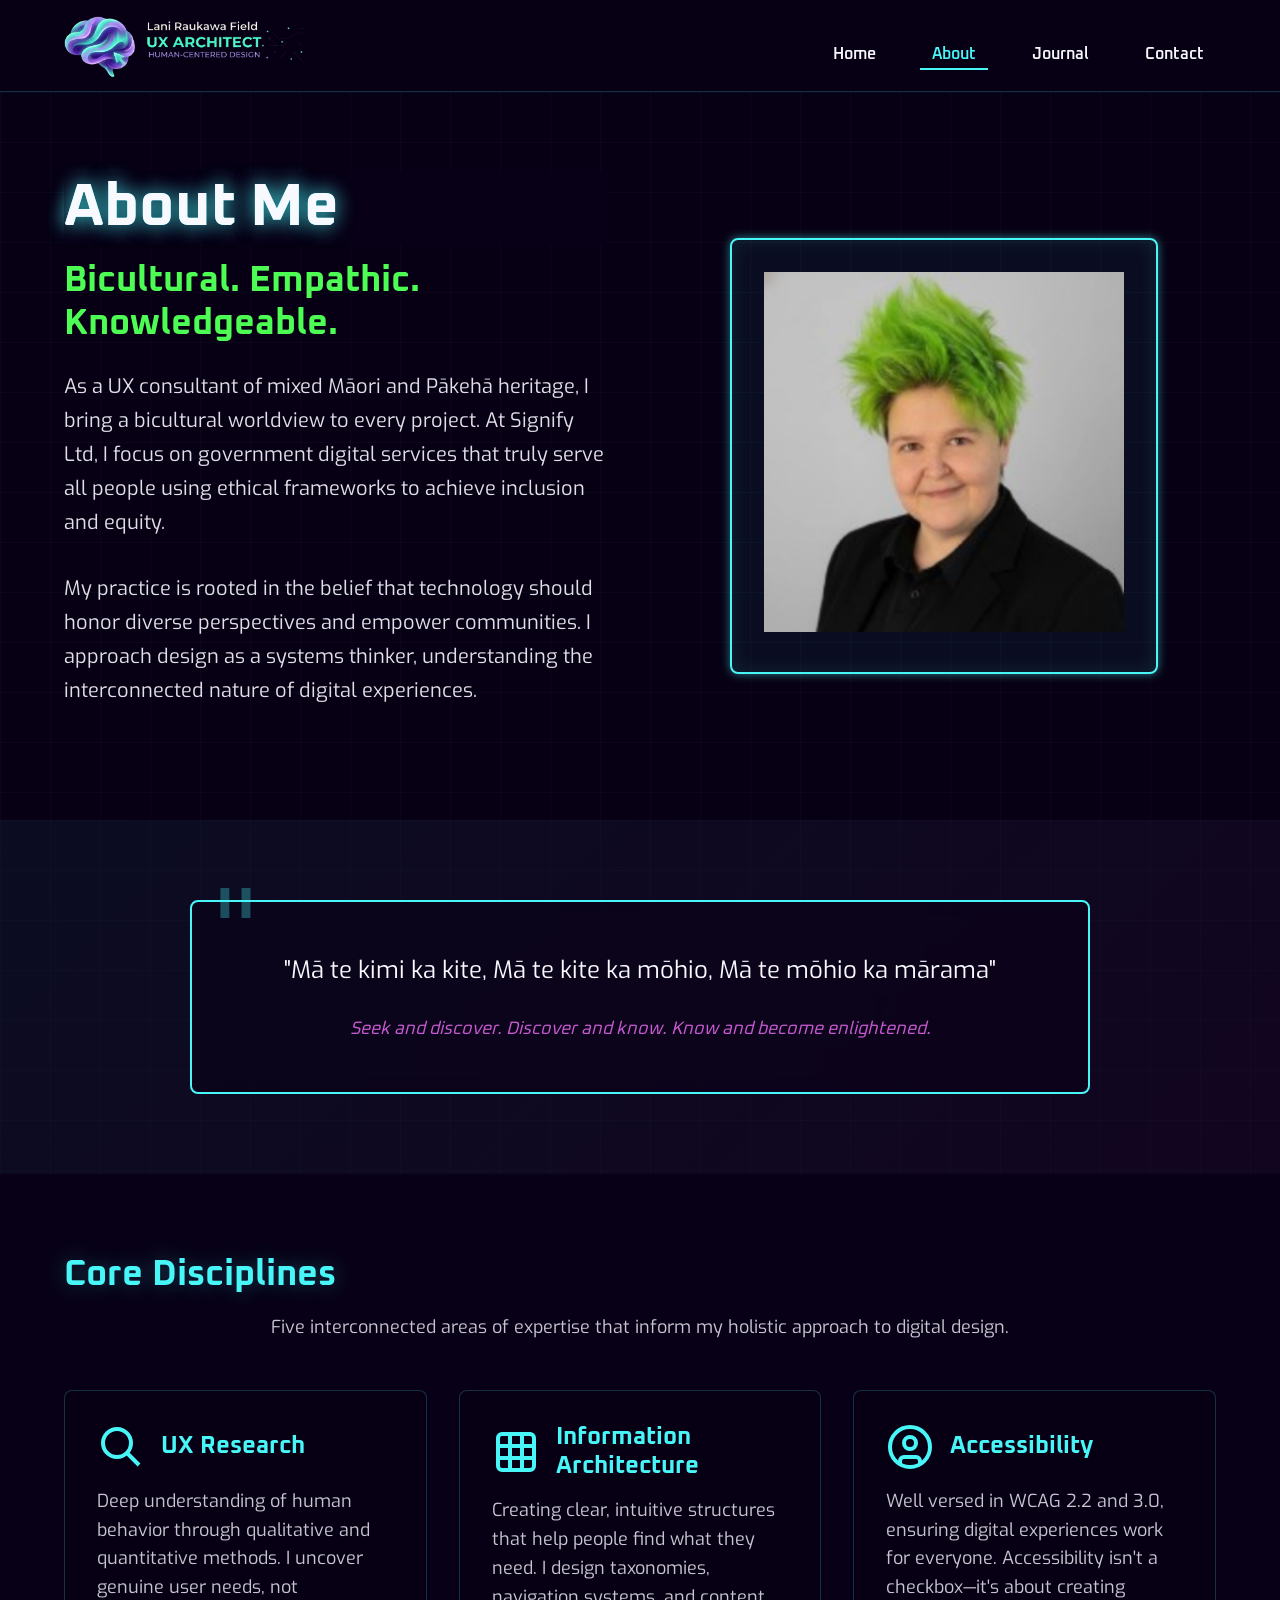
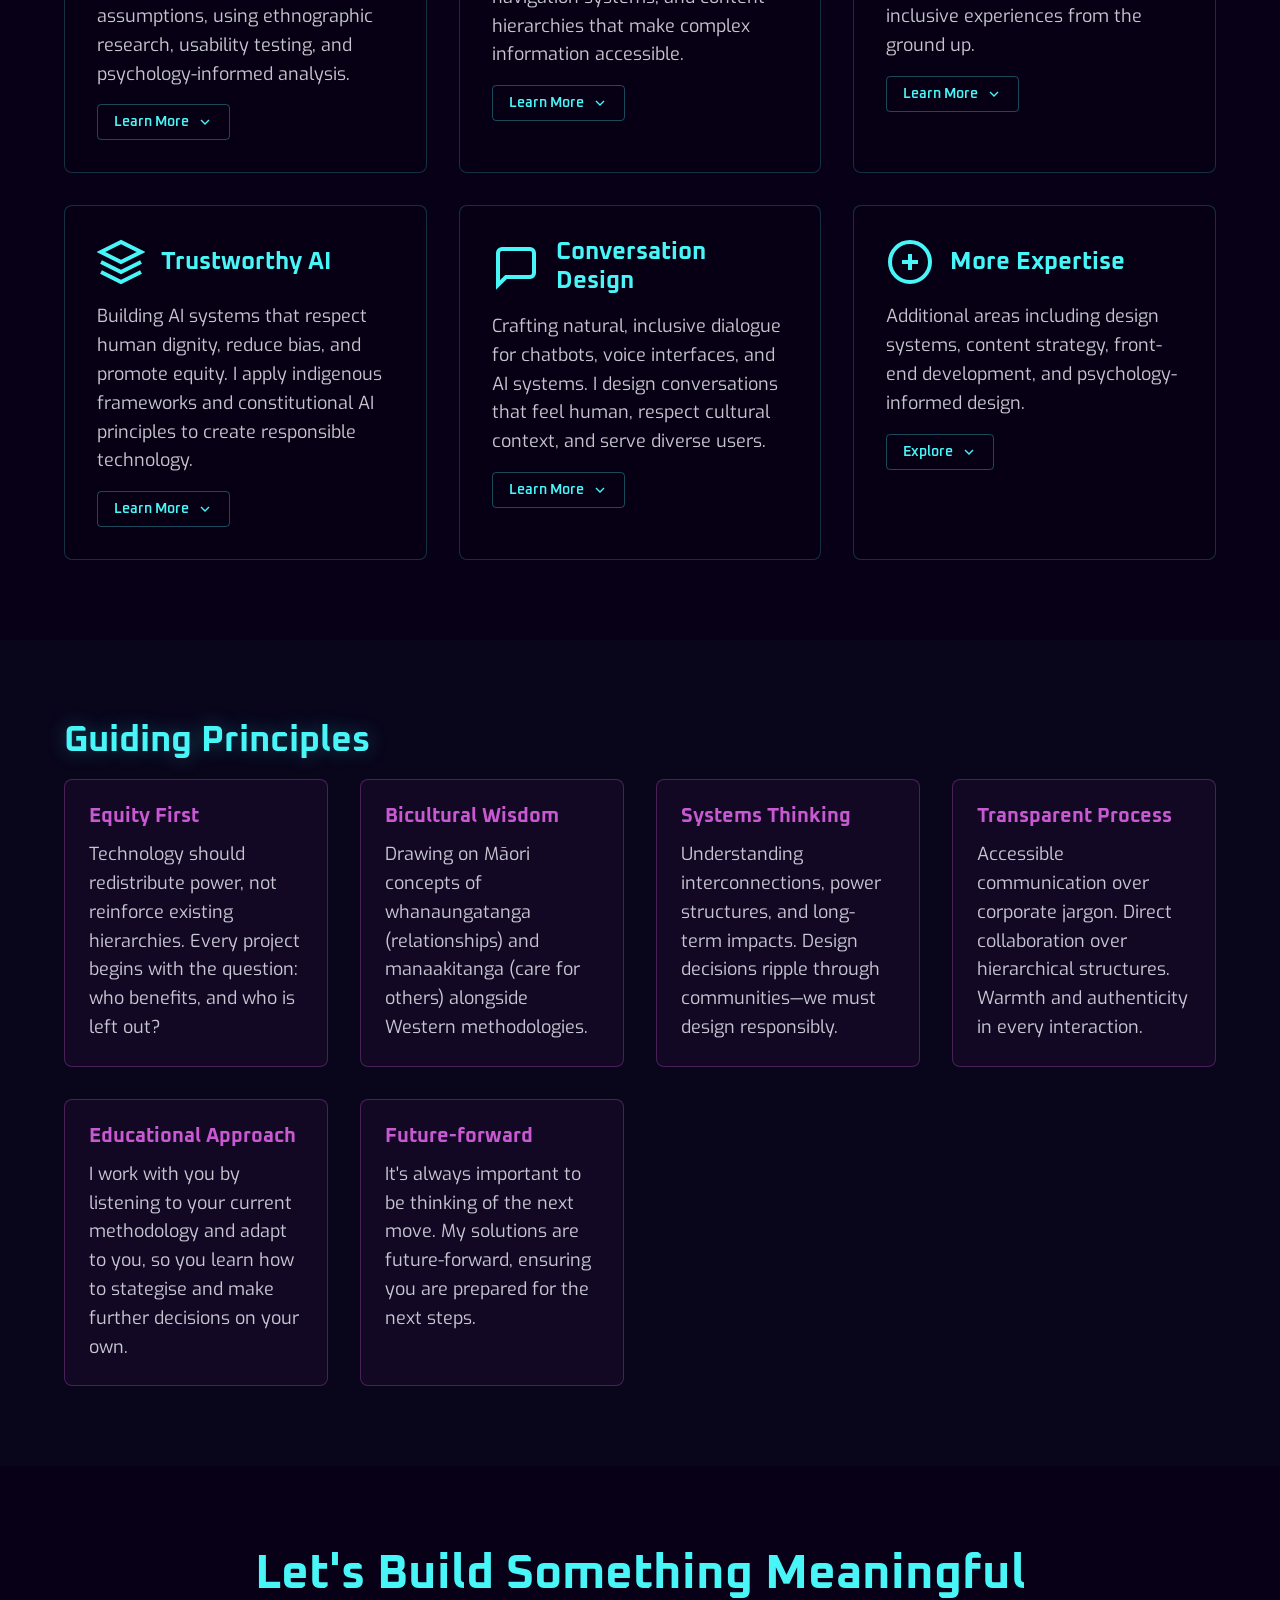
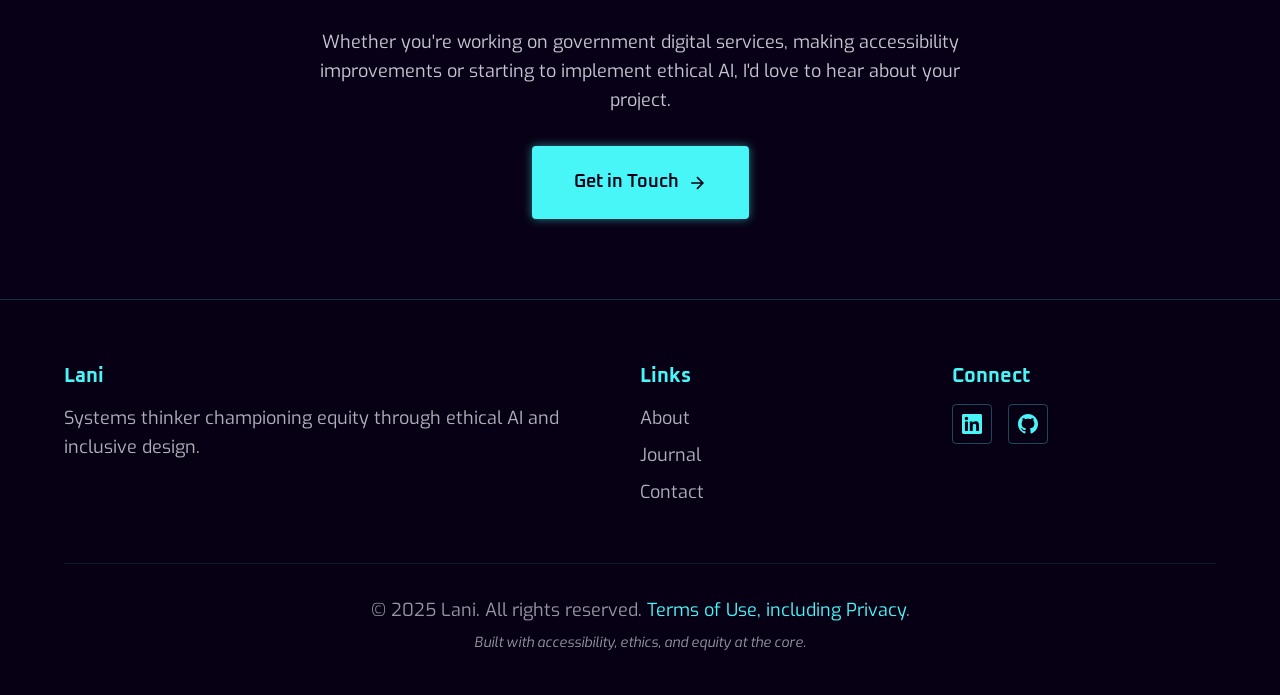
==== commit adbba00a: "Add two more guiding principles" ====
--- a/about.html
+++ b/about.html
@@ -258,7 +258,7 @@
                                     <path d="M2 17l10 5 10-5M2 12l10 5 10-5"/>
                                 </svg>
                             </div>
-                            <h3 class="skill-title">Ethical AI</h3>
+                            <h3 class="skill-title">Trustworthy AI</h3>
                         </div>
                         
                         <p class="skill-description">
@@ -421,6 +421,22 @@
                             hierarchical structures. Warmth and authenticity in every interaction.
                         </p>
                     </div>
+                    
+                    <div class="value-card">
+                        <h3>Educational Approach</h3>
+                        <p>
+                            I work with you by listening to your current methodology and adapt to you,
+                            so you learn how to stategise and make further decisions on your own.
+                        </p>
+                    </div>
+                    
+                    <div class="value-card">
+                        <h3>Future-forward</h3>
+                        <p>
+                            It's always important to be thinking of the next move. My solutions are 
+                            future-forward, ensuring you are prepared for the next steps.
+                        </p>
+                    </div>
                 </div>
             </div>
         </section>
--- a/css/styles.css
+++ b/css/styles.css
@@ -614,9 +614,9 @@
 
 .btn-primary:hover,
 .btn-primary:focus {
-    background: var(--color-lavender);
-    border-color: var(--color-lavender);
-    box-shadow: var(--shadow-lavender);
+    background: var(--color-accent);
+    border-color: var(--color-accent);
+    box-shadow: var(--shadow-accent);
     color: var(--color-void);
     transform: translateY(-2px);
 }
@@ -630,9 +630,9 @@
 
 .btn-secondary:hover,
 .btn-secondary:focus {
-    background: var(--color-cyan);
-    border-color: var(--color-cyan);
-    box-shadow: var(--shadow-cyan);
+    background: var(--color-accent);
+    border-color: var(--color-accent);
+    box-shadow: var(--shadow-accent);
     color: var(--color-void);
     transform: translateY(-2px);
 }
@@ -872,13 +872,13 @@
     gap: var(--space-2);
     font-family: var(--font-display);
     font-weight: 600;
-    color: var(--color-lavender);
+    color: var(--color-void);
     transition: all var(--transition-base);
 }
 
 .view-all:hover,
 .view-all:focus {
-    color: var(--color-cyan);
+    color: var(--color-void);
     transform: translateX(5px);
 }
 
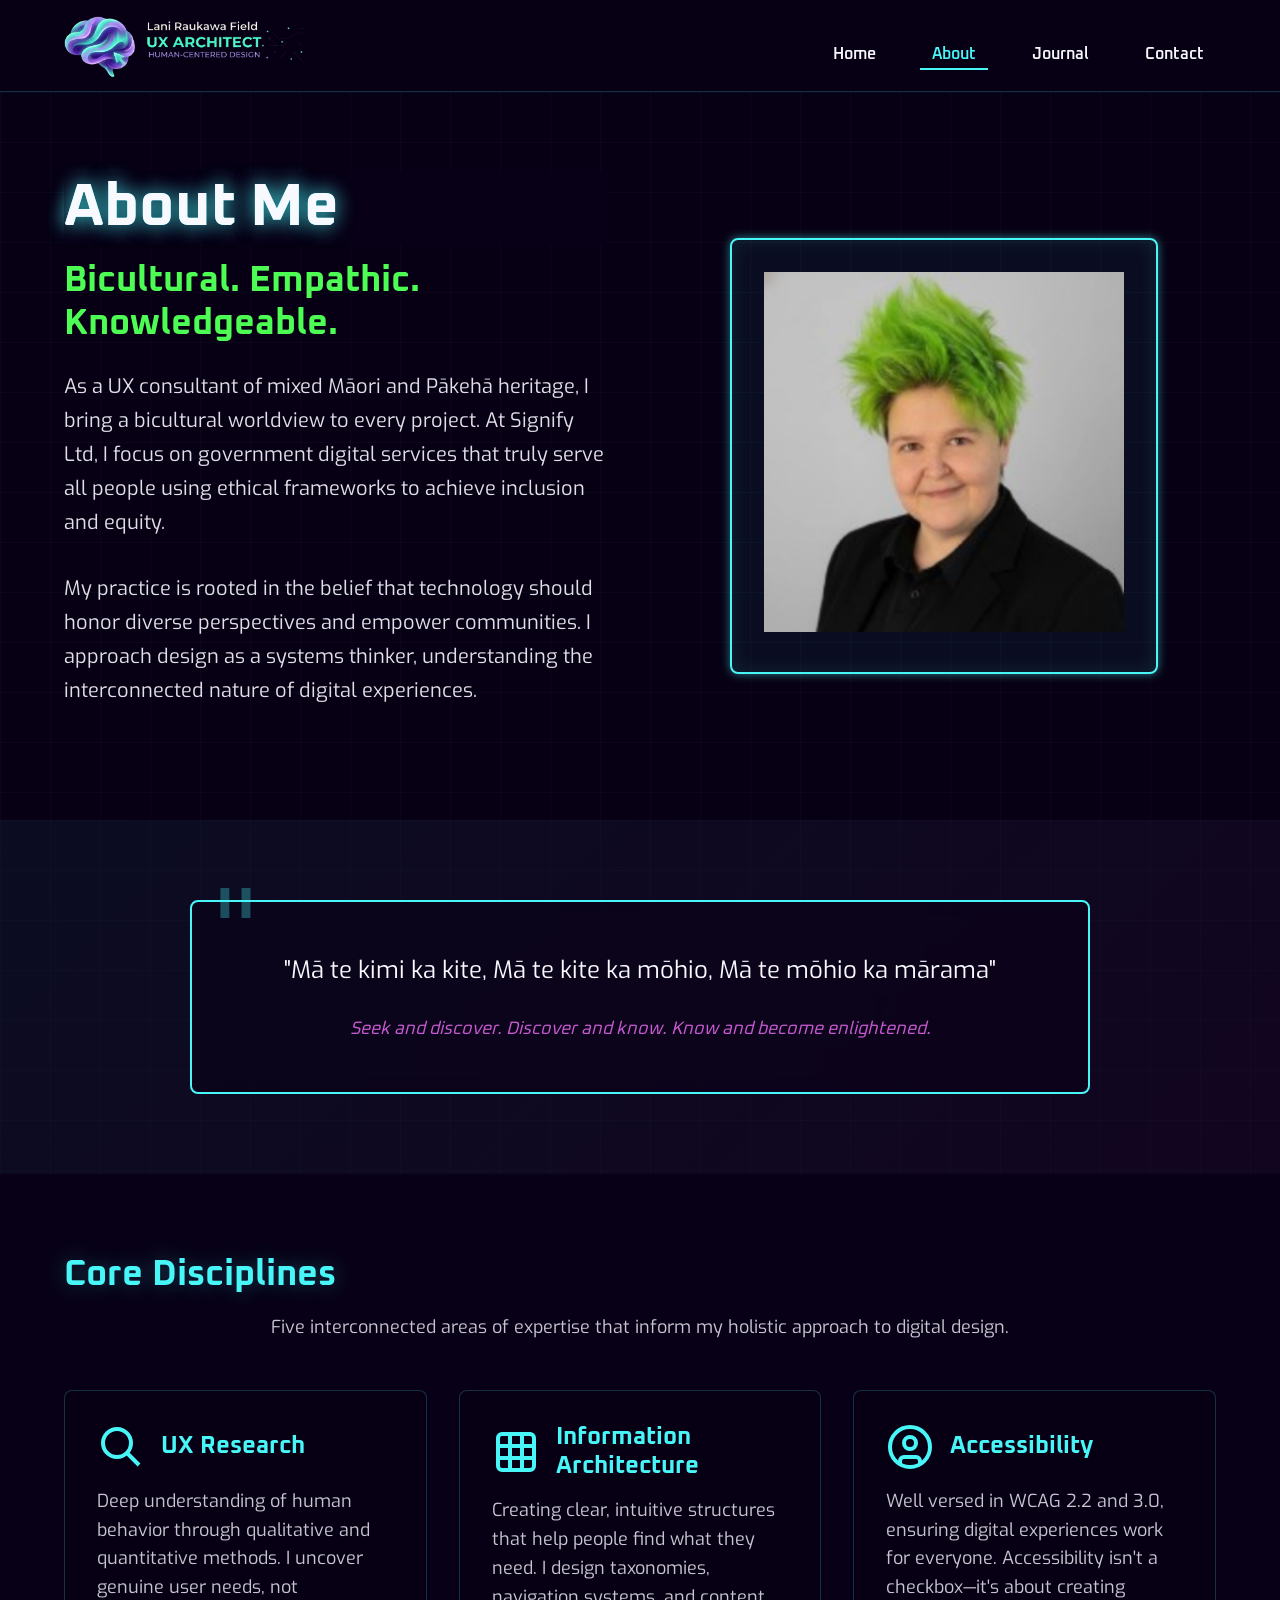
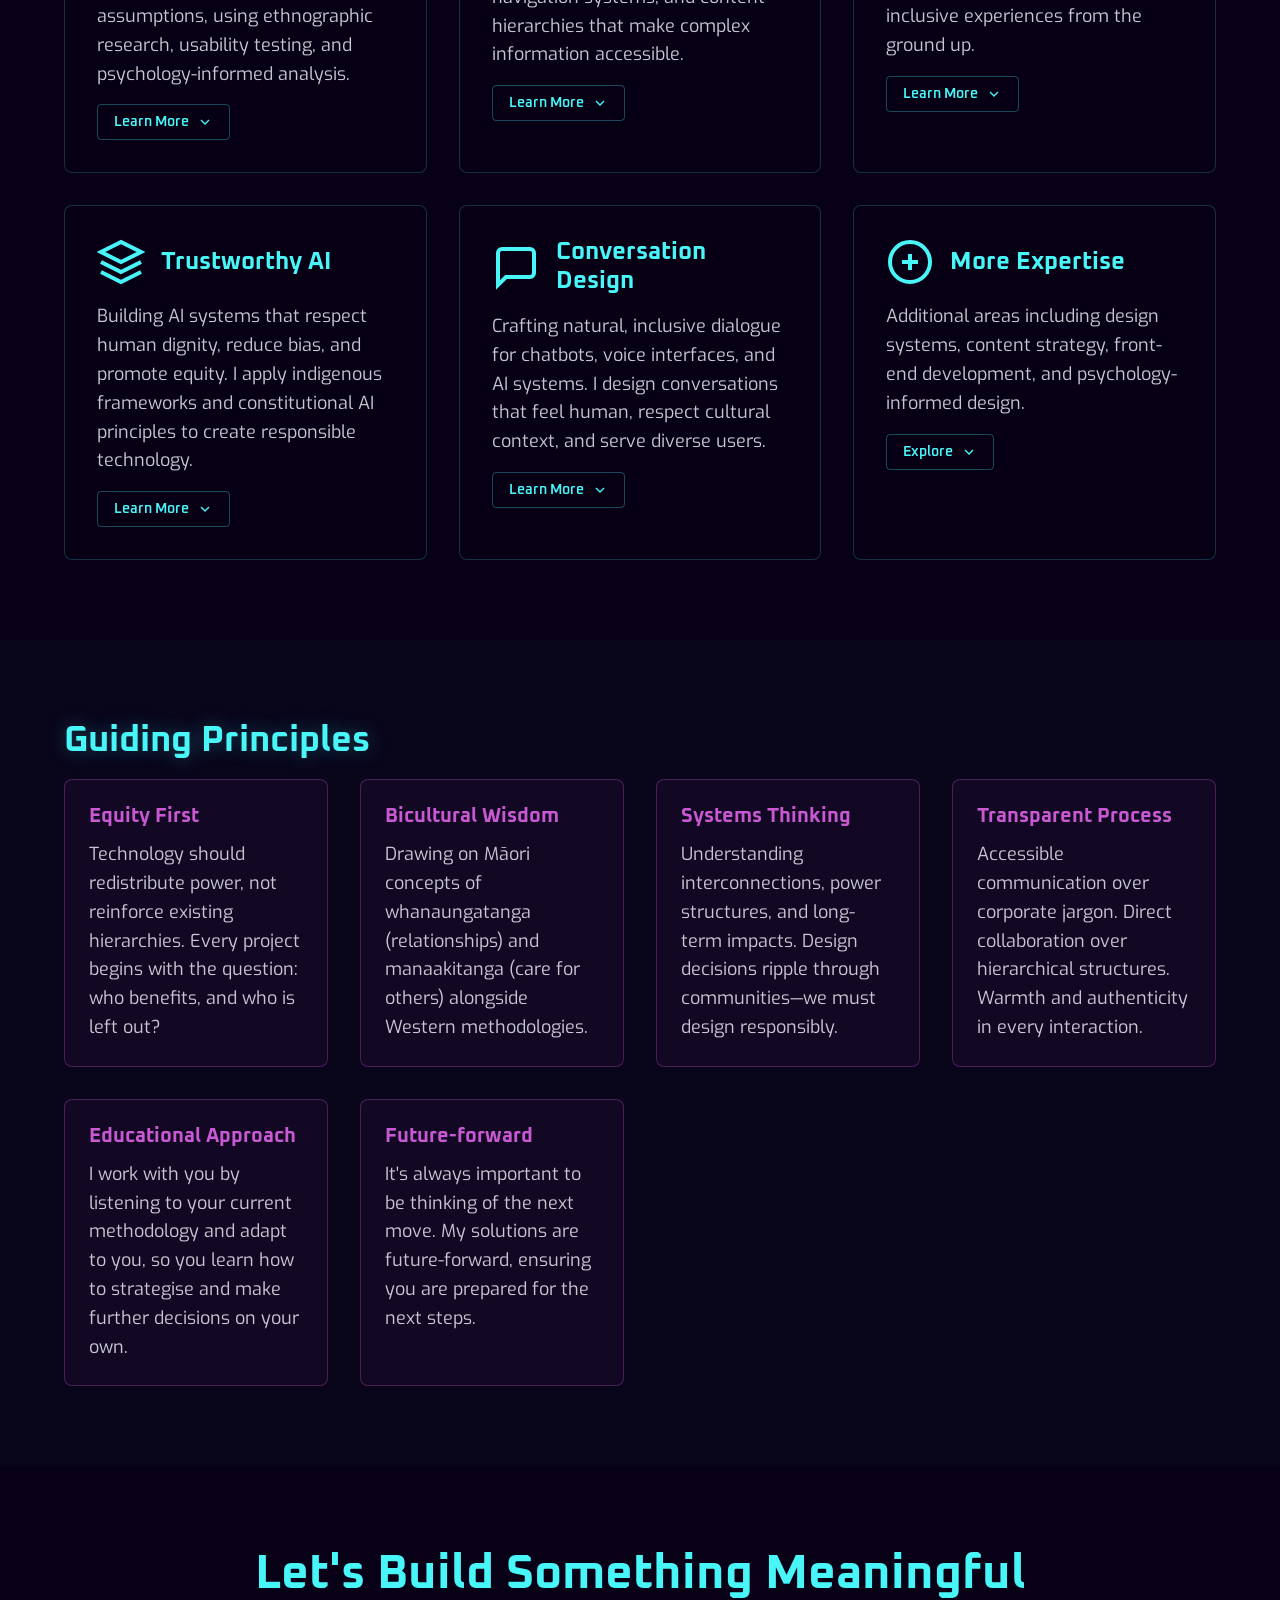
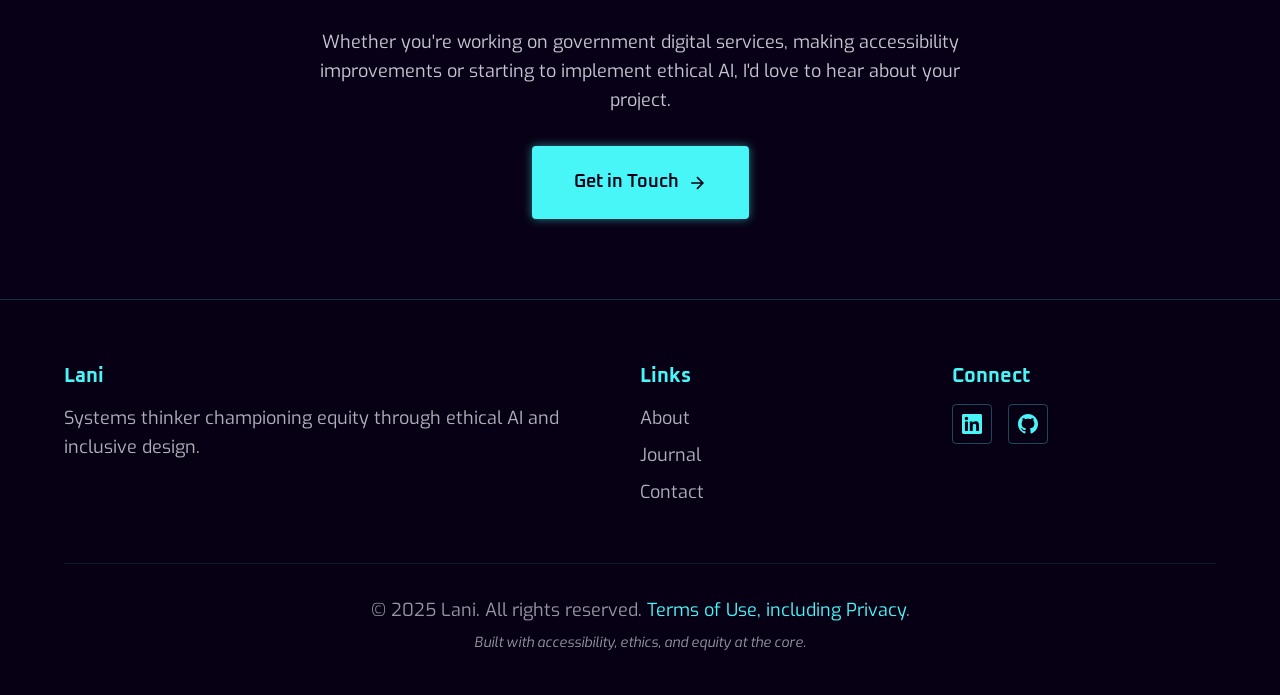
==== commit 3c87b31c: "Add no-glitch to about photo" ====
--- a/about.html
+++ b/about.html
@@ -83,7 +83,7 @@
                 </div>
                 <div class="hero-visual" aria-hidden="true">
                     <div class="hologram-frame">
-                        <div class="hologram-visual">
+                        <div class="hologram-visual no-glitch">
                             <img src="/assets/headshot.png" width="100%" alt="Lani headshot with purple background. Green hair is spiked. Wearing black shirt and jacket." />
                         </div>
                     </div>
@@ -426,7 +426,7 @@
                         <h3>Educational Approach</h3>
                         <p>
                             I work with you by listening to your current methodology and adapt to you,
-                            so you learn how to stategise and make further decisions on your own.
+                            so you learn how to strategise and make further decisions on your own.
                         </p>
                     </div>
                     
--- a/css/styles.css
+++ b/css/styles.css
@@ -824,11 +824,14 @@
     align-items: center;
 }
 
-/* TODO: modify max width to calculate width of frame and subtract padding*2 so it doesn't push wider than a mobile screen */
 .hologram-visual {
     width: 100%;
     max-width: 360px;
     animation: glitch-photo 3s infinite;
+}
+
+.no-glitch {
+    animation: none;
 }
 
 @keyframes glitch-photo {
